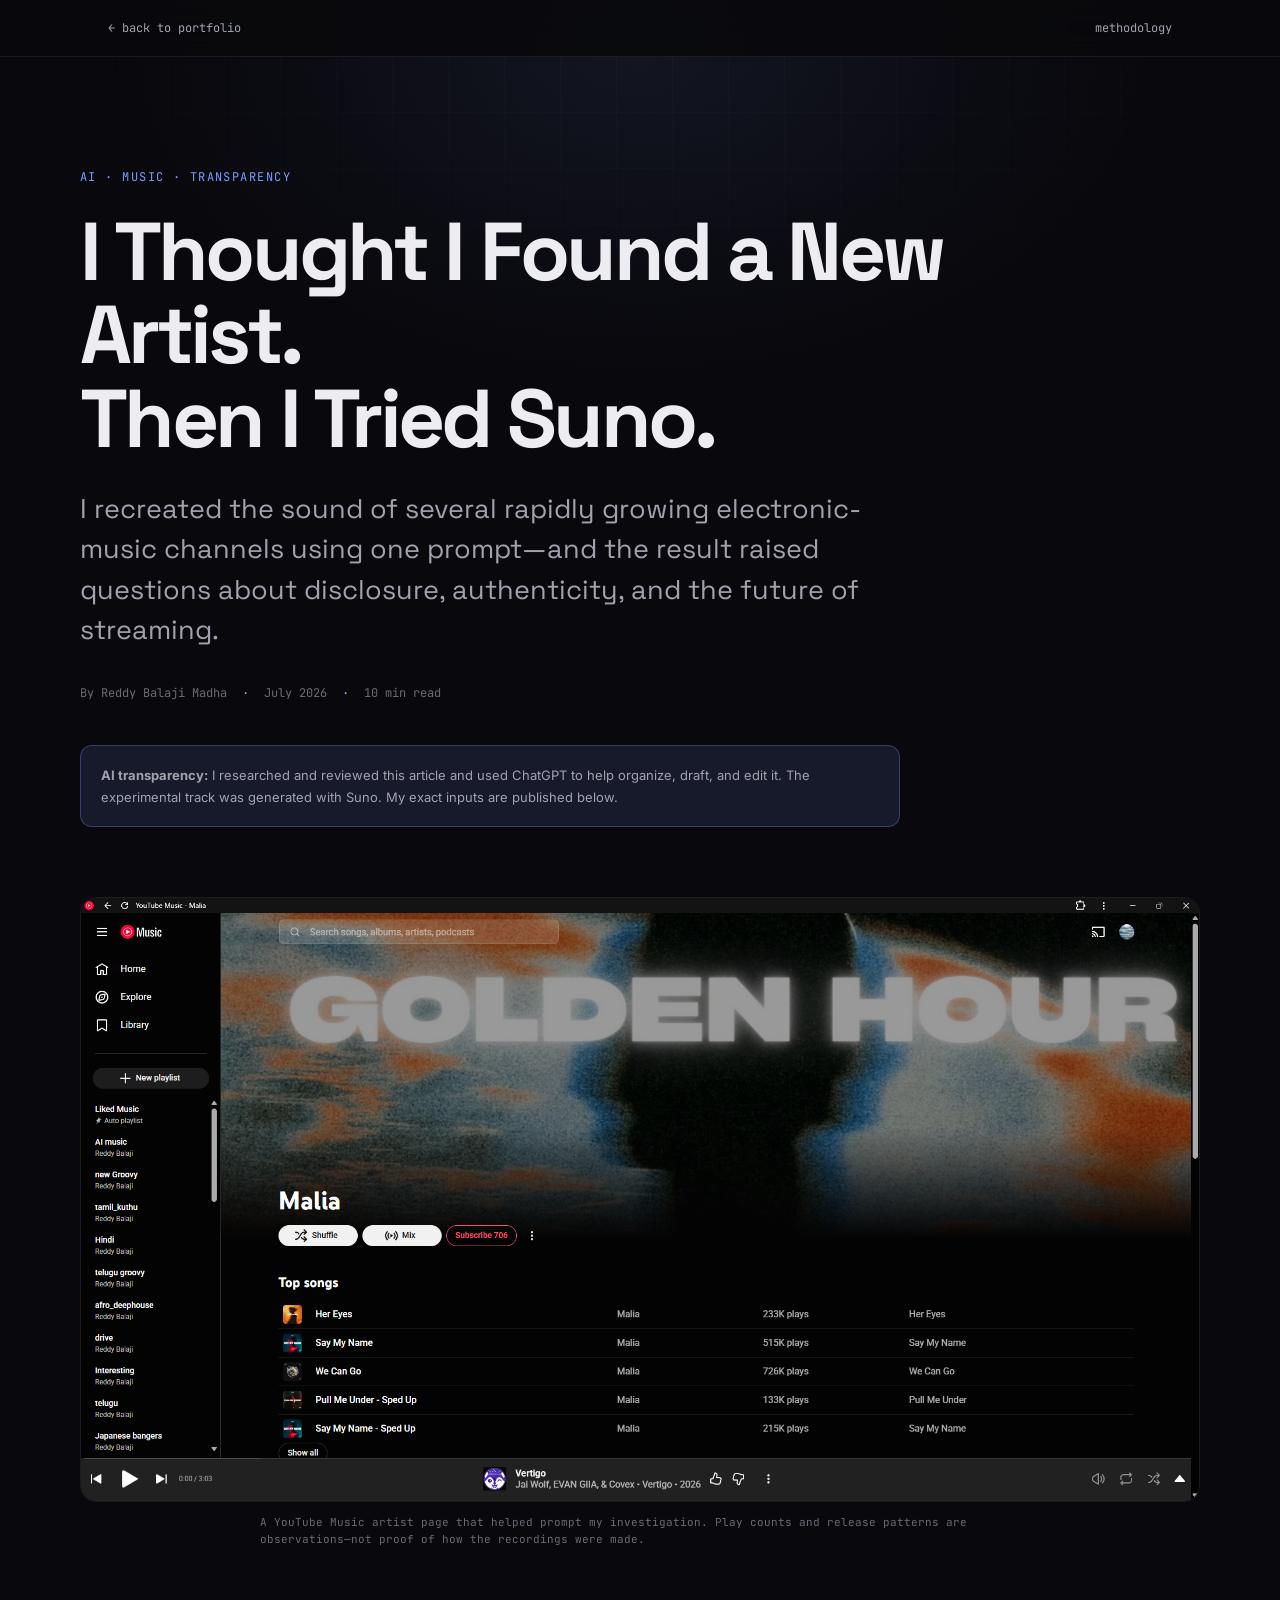
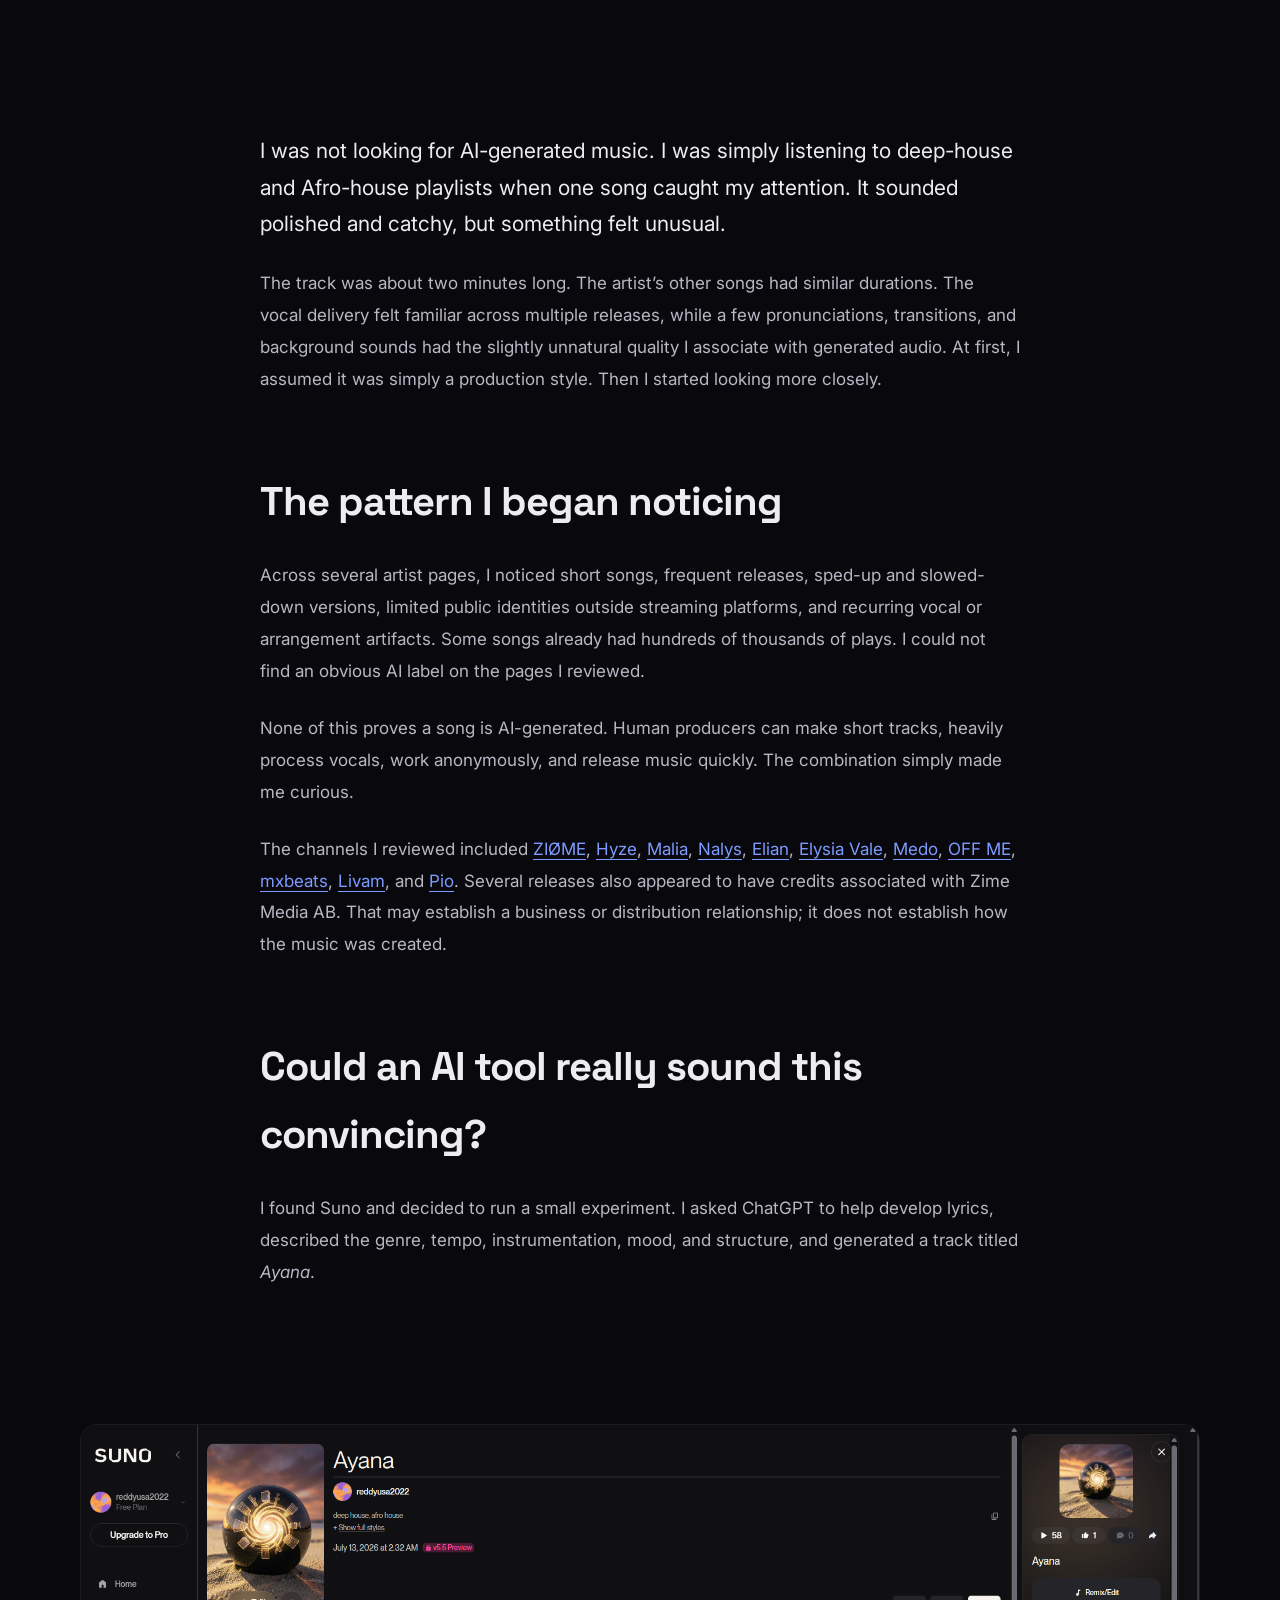
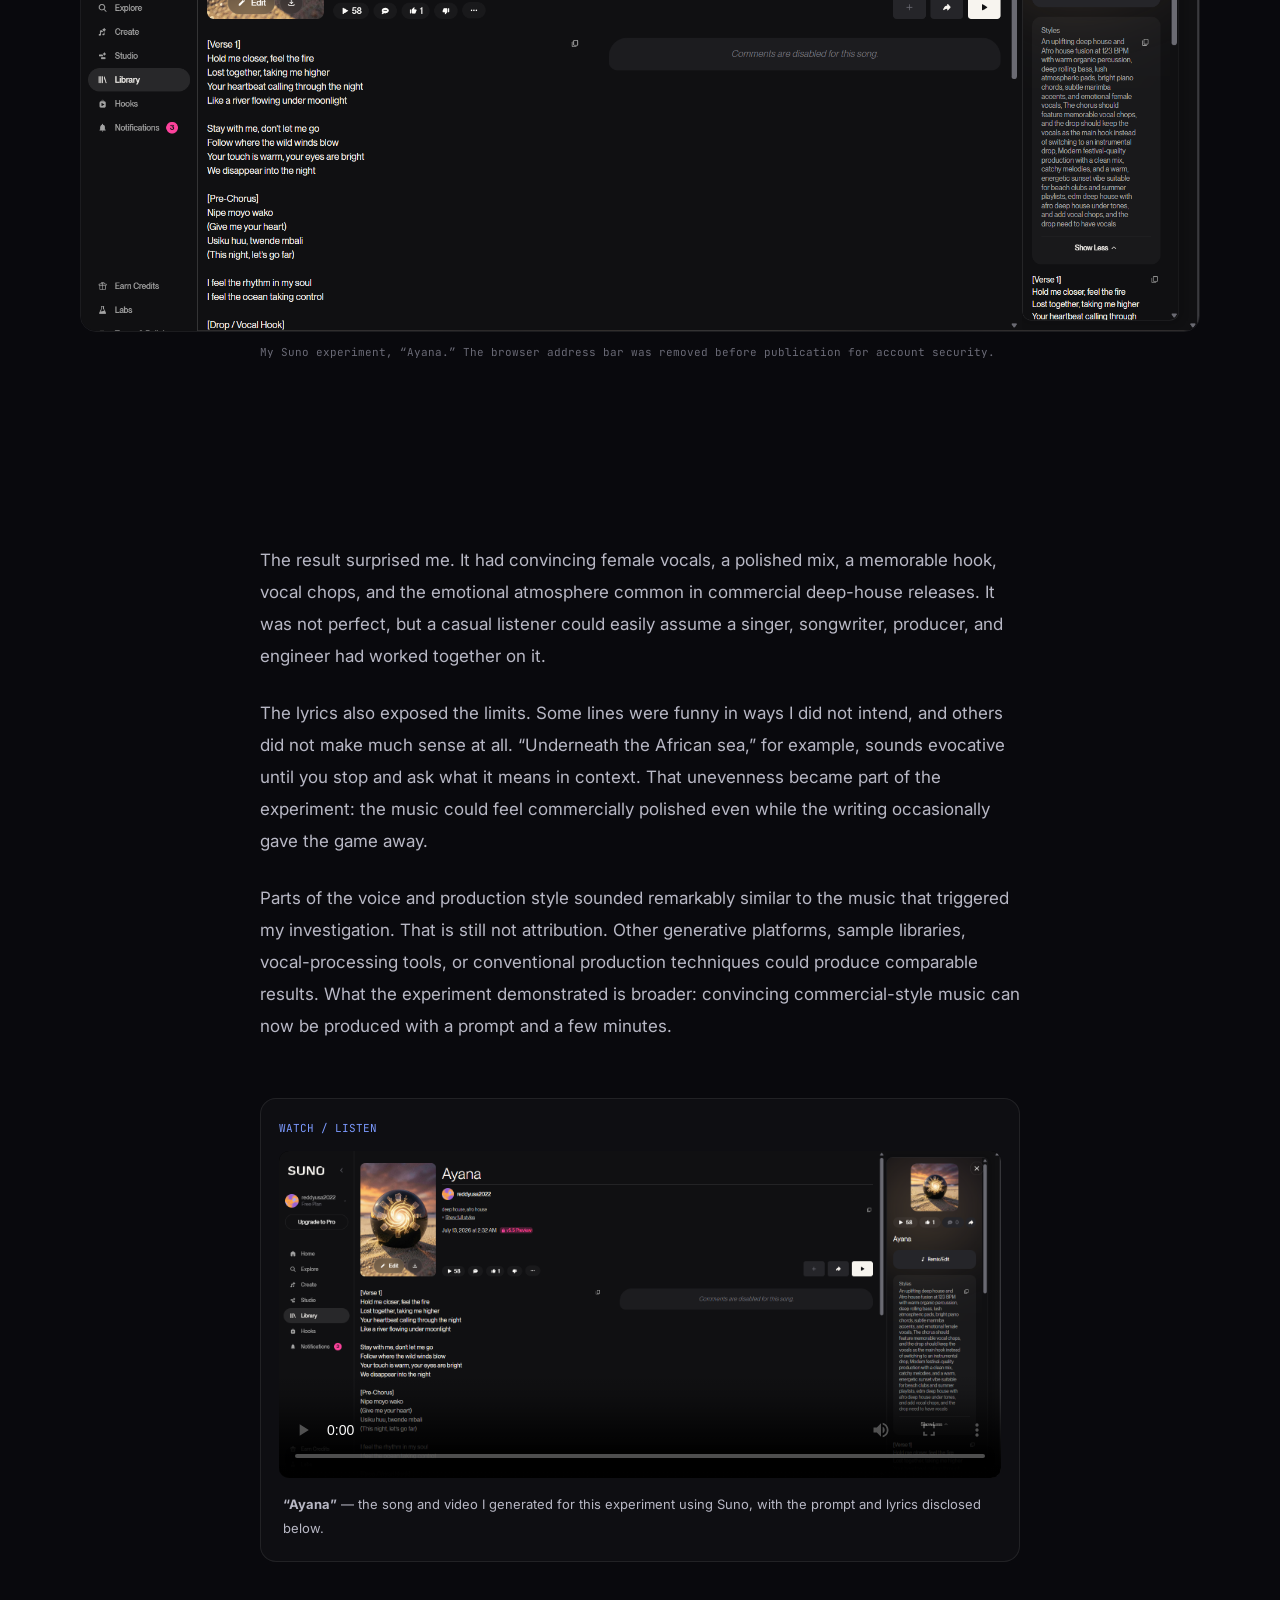
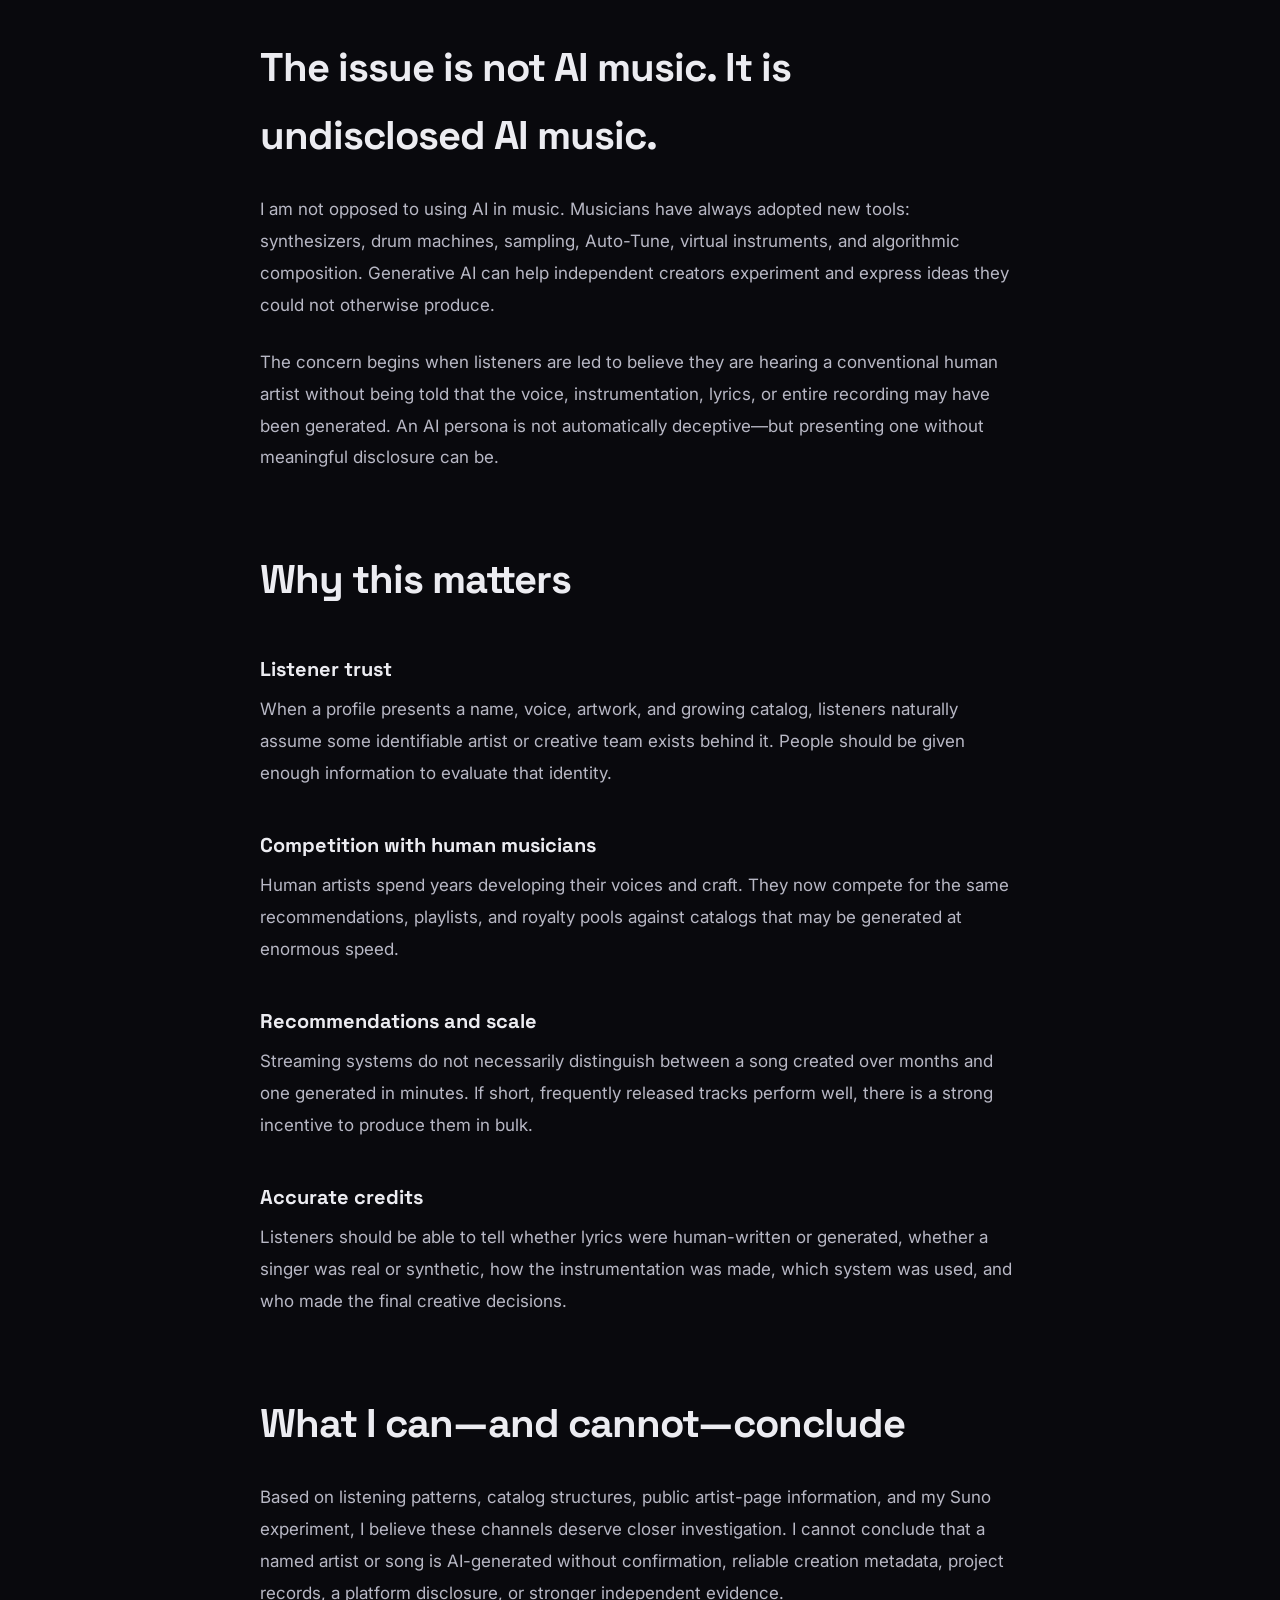
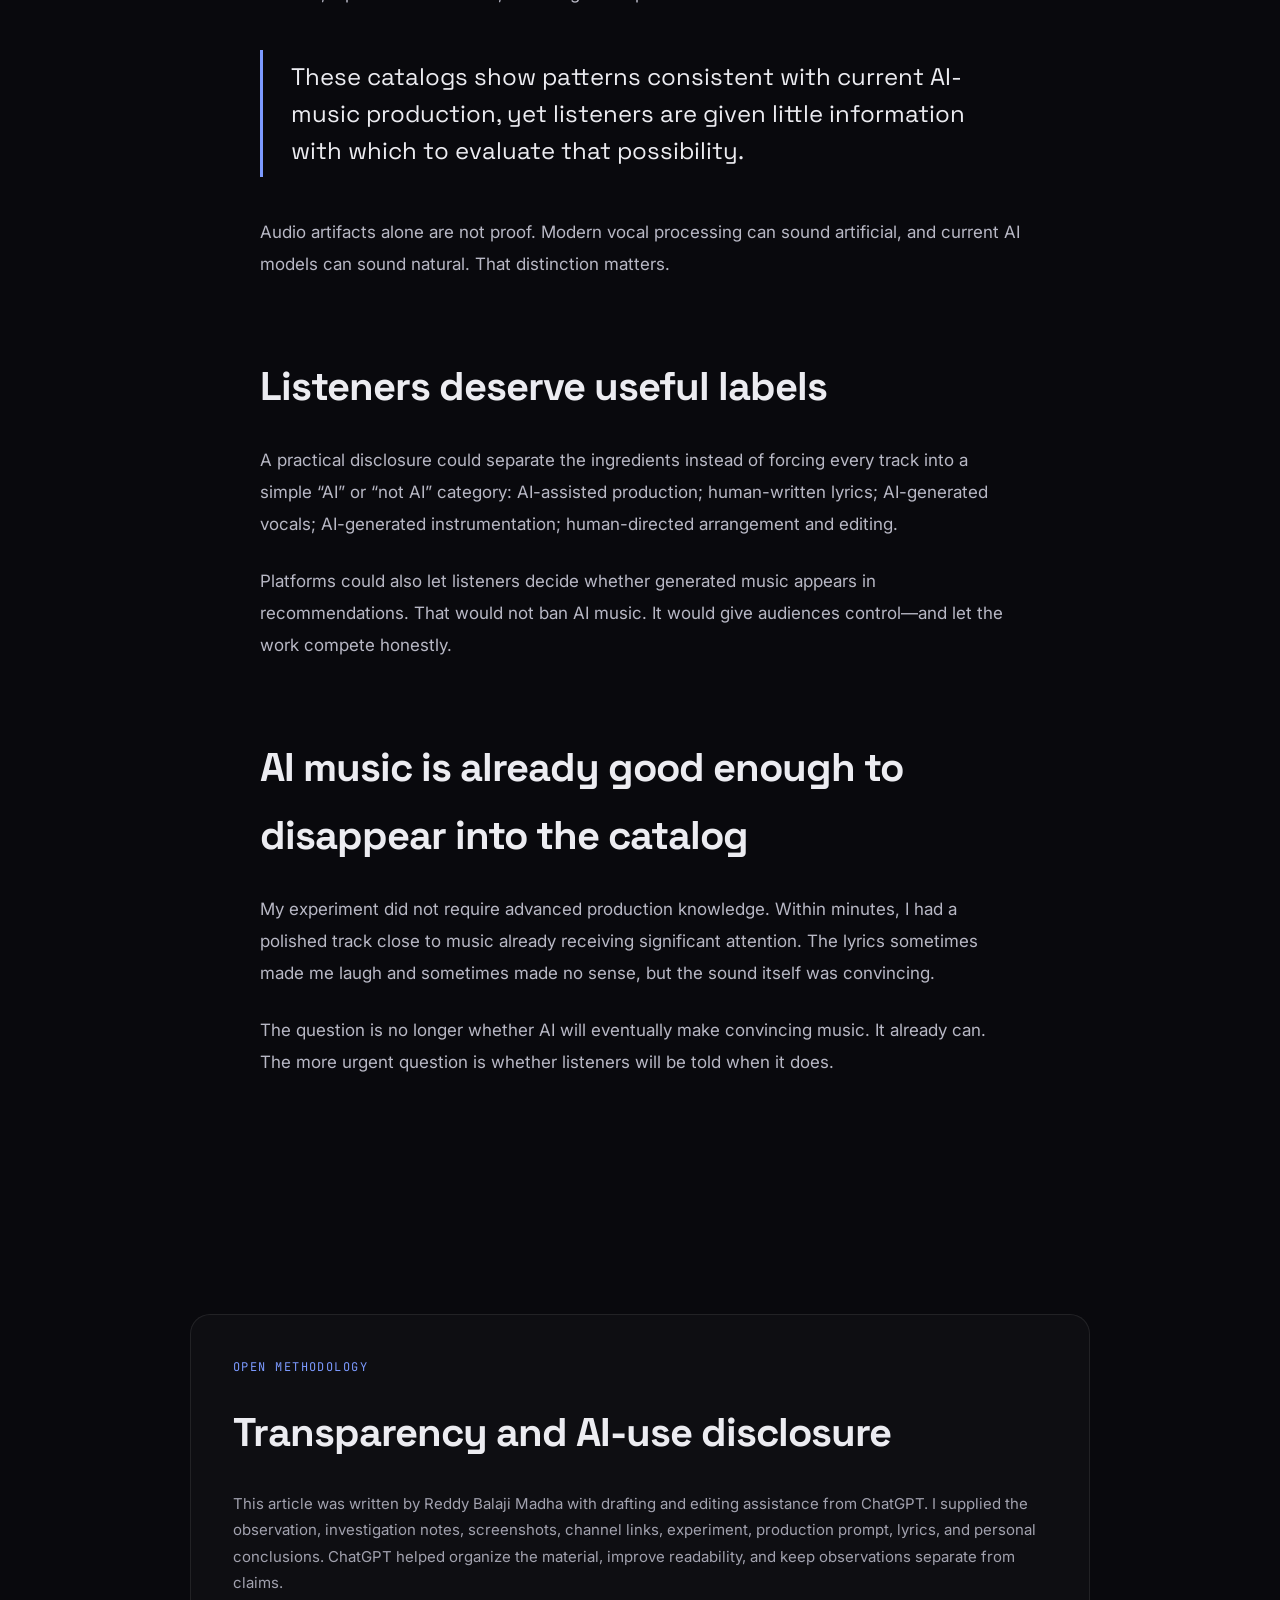
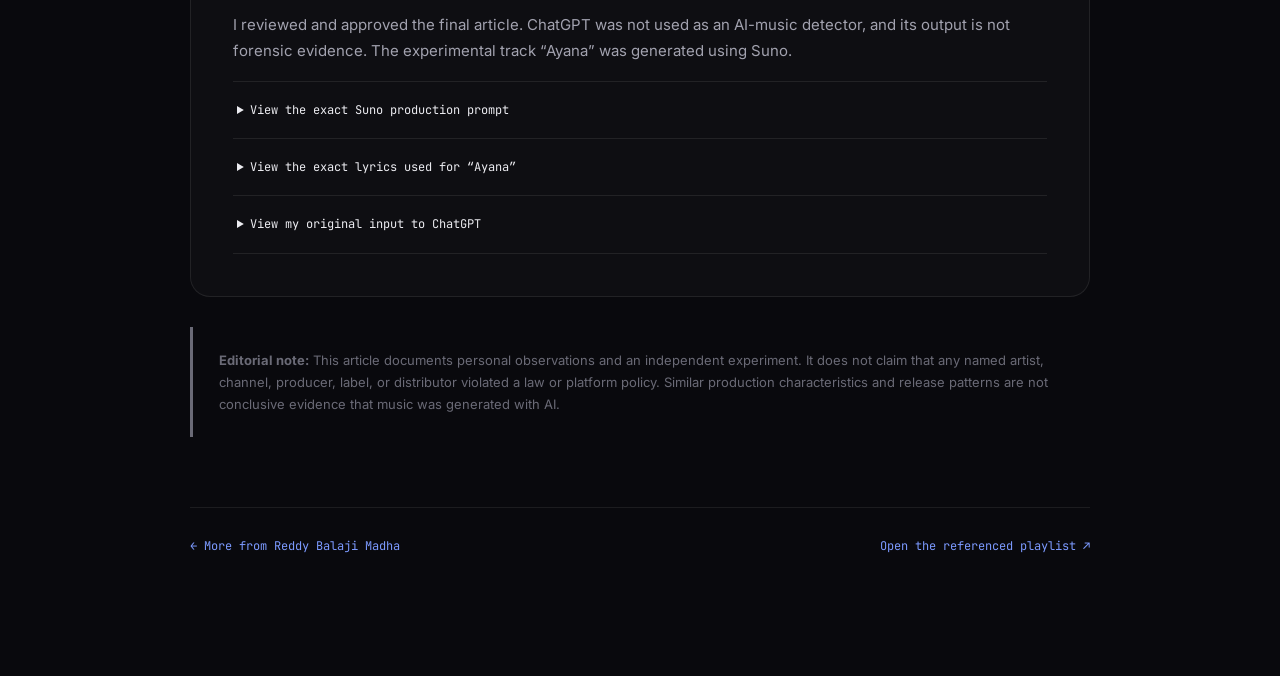
==== blog/ai-music-hiding-in-plain-sight.html @ f09677f5 "Add AI music investigation blog post" ====
<!DOCTYPE html>
<html lang="en">
<head>
  <meta charset="UTF-8">
  <meta name="viewport" content="width=device-width, initial-scale=1">
  <title>I Thought I Found a New Artist. Then I Tried Suno. — Reddy Balaji Madha</title>
  <meta name="description" content="A personal investigation into AI-generated music, disclosure, and streaming platforms—plus an open Suno experiment with the exact prompt and lyrics.">
  <link rel="canonical" href="https://reddybalajimadha.com/blog/ai-music-hiding-in-plain-sight.html">
  <meta property="og:type" content="article">
  <meta property="og:title" content="I Thought I Found a New Artist. Then I Tried Suno.">
  <meta property="og:description" content="Is AI-generated music hiding in plain sight on YouTube and Spotify? An experiment in sound, disclosure, and listener trust.">
  <meta property="og:image" content="https://reddybalajimadha.com/assets/ai-music-youtube.jpg">
  <link rel="icon" type="image/svg+xml" href="../favicon.svg">
  <link rel="stylesheet" href="../style.css?v=20260717">
  <link rel="stylesheet" href="blog.css?v=20260717">
</head>
<body class="article-page">
  <nav class="article-nav"><div class="article-nav-inner"><a href="../index.html#blog">← back to portfolio</a><a href="#methodology">methodology</a></div></nav>
  <main>
    <article>
      <header class="article-hero">
        <div class="eyebrow">AI · MUSIC · TRANSPARENCY</div>
        <h1>I Thought I Found a New Artist.<br>Then I Tried Suno.</h1>
        <p class="dek">I recreated the sound of several rapidly growing electronic-music channels using one prompt—and the result raised questions about disclosure, authenticity, and the future of streaming.</p>
        <div class="byline">By Reddy Balaji Madha <span>·</span> July 2026 <span>·</span> 10 min read</div>
        <aside class="disclosure"><strong>AI transparency:</strong> I researched and reviewed this article and used ChatGPT to help organize, draft, and edit it. The experimental track was generated with Suno. My exact inputs are published below.</aside>
      </header>

      <figure class="wide"><img src="../assets/ai-music-youtube.jpg" alt="YouTube Music artist page for Malia showing popular songs"><figcaption>A YouTube Music artist page that helped prompt my investigation. Play counts and release patterns are observations—not proof of how the recordings were made.</figcaption></figure>

      <section class="prose">
        <p class="lead">I was not looking for AI-generated music. I was simply listening to deep-house and Afro-house playlists when one song caught my attention. It sounded polished and catchy, but something felt unusual.</p>
        <p>The track was about two minutes long. The artist’s other songs had similar durations. The vocal delivery felt familiar across multiple releases, while a few pronunciations, transitions, and background sounds had the slightly unnatural quality I associate with generated audio. At first, I assumed it was simply a production style. Then I started looking more closely.</p>

        <h2>The pattern I began noticing</h2>
        <p>Across several artist pages, I noticed short songs, frequent releases, sped-up and slowed-down versions, limited public identities outside streaming platforms, and recurring vocal or arrangement artifacts. Some songs already had hundreds of thousands of plays. I could not find an obvious AI label on the pages I reviewed.</p>
        <p>None of this proves a song is AI-generated. Human producers can make short tracks, heavily process vocals, work anonymously, and release music quickly. The combination simply made me curious.</p>
        <p>The channels I reviewed included <a href="https://www.youtube.com/channel/UC_wwt8pXMgiTi3-LAMvaBHw" target="_blank">ZIØME</a>, <a href="https://www.youtube.com/channel/UCawIKQwXjJo_W13g0-c8lng" target="_blank">Hyze</a>, <a href="https://www.youtube.com/channel/UCxAcxXcblxmjzg6LuwZlbRg" target="_blank">Malia</a>, <a href="https://www.youtube.com/channel/UCNTFk4bceUMTEPET0K7r9cQ" target="_blank">Nalys</a>, <a href="https://www.youtube.com/channel/UCuzN11FDR0BF4R6Cj593dLQ" target="_blank">Elian</a>, <a href="https://www.youtube.com/@elysiadeep/videos" target="_blank">Elysia Vale</a>, <a href="https://www.youtube.com/channel/UCd0-euQKhYEkrymtnpEEoAQ" target="_blank">Medo</a>, <a href="https://www.youtube.com/channel/UC9ADwn9gFhTSO-H-fWHtRxw" target="_blank">OFF ME</a>, <a href="https://www.youtube.com/channel/UCqRqETwhpVAt9lP2OqfSkzA" target="_blank">mxbeats</a>, <a href="https://www.youtube.com/channel/UCVAL0ClD2o2qgBzDPCdkybg" target="_blank">Livam</a>, and <a href="https://www.youtube.com/channel/UCiQXYLisEv5JDXbs5DI-s4Q" target="_blank">Pio</a>. Several releases also appeared to have credits associated with Zime Media AB. That may establish a business or distribution relationship; it does not establish how the music was created.</p>

        <h2>Could an AI tool really sound this convincing?</h2>
        <p>I found Suno and decided to run a small experiment. I asked ChatGPT to help develop lyrics, described the genre, tempo, instrumentation, mood, and structure, and generated a track titled <em>Ayana</em>.</p>
      </section>

      <figure class="wide"><img src="../assets/ayana-suno-safe.png" alt="Suno page showing the generated track Ayana, its prompt, and lyrics"><figcaption>My Suno experiment, “Ayana.” The browser address bar was removed before publication for account security.</figcaption></figure>

      <section class="prose">
        <p>The result surprised me. It had convincing female vocals, a polished mix, a memorable hook, vocal chops, and the emotional atmosphere common in commercial deep-house releases. It was not perfect, but a casual listener could easily assume a singer, songwriter, producer, and engineer had worked together on it.</p>
        <p>The lyrics also exposed the limits. Some lines were funny in ways I did not intend, and others did not make much sense at all. “Underneath the African sea,” for example, sounds evocative until you stop and ask what it means in context. That unevenness became part of the experiment: the music could feel commercially polished even while the writing occasionally gave the game away.</p>
        <p>Parts of the voice and production style sounded remarkably similar to the music that triggered my investigation. That is still not attribution. Other generative platforms, sample libraries, vocal-processing tools, or conventional production techniques could produce comparable results. What the experiment demonstrated is broader: convincing commercial-style music can now be produced with a prompt and a few minutes.</p>

        <div class="video-block">
          <div class="video-label">WATCH / LISTEN</div>
          <video controls preload="metadata" poster="../assets/ayana-suno-safe.png"><source src="../Video%20Project%2011.mp4" type="video/mp4">Your browser does not support embedded video.</video>
          <p><strong>“Ayana”</strong> — the song and video I generated for this experiment using Suno, with the prompt and lyrics disclosed below.</p>
        </div>

        <h2>The issue is not AI music. It is undisclosed AI music.</h2>
        <p>I am not opposed to using AI in music. Musicians have always adopted new tools: synthesizers, drum machines, sampling, Auto-Tune, virtual instruments, and algorithmic composition. Generative AI can help independent creators experiment and express ideas they could not otherwise produce.</p>
        <p>The concern begins when listeners are led to believe they are hearing a conventional human artist without being told that the voice, instrumentation, lyrics, or entire recording may have been generated. An AI persona is not automatically deceptive—but presenting one without meaningful disclosure can be.</p>

        <h2>Why this matters</h2>
        <h3>Listener trust</h3><p>When a profile presents a name, voice, artwork, and growing catalog, listeners naturally assume some identifiable artist or creative team exists behind it. People should be given enough information to evaluate that identity.</p>
        <h3>Competition with human musicians</h3><p>Human artists spend years developing their voices and craft. They now compete for the same recommendations, playlists, and royalty pools against catalogs that may be generated at enormous speed.</p>
        <h3>Recommendations and scale</h3><p>Streaming systems do not necessarily distinguish between a song created over months and one generated in minutes. If short, frequently released tracks perform well, there is a strong incentive to produce them in bulk.</p>
        <h3>Accurate credits</h3><p>Listeners should be able to tell whether lyrics were human-written or generated, whether a singer was real or synthetic, how the instrumentation was made, which system was used, and who made the final creative decisions.</p>

        <h2>What I can—and cannot—conclude</h2>
        <p>Based on listening patterns, catalog structures, public artist-page information, and my Suno experiment, I believe these channels deserve closer investigation. I cannot conclude that a named artist or song is AI-generated without confirmation, reliable creation metadata, project records, a platform disclosure, or stronger independent evidence.</p>
        <blockquote>These catalogs show patterns consistent with current AI-music production, yet listeners are given little information with which to evaluate that possibility.</blockquote>
        <p>Audio artifacts alone are not proof. Modern vocal processing can sound artificial, and current AI models can sound natural. That distinction matters.</p>

        <h2>Listeners deserve useful labels</h2>
        <p>A practical disclosure could separate the ingredients instead of forcing every track into a simple “AI” or “not AI” category: AI-assisted production; human-written lyrics; AI-generated vocals; AI-generated instrumentation; human-directed arrangement and editing.</p>
        <p>Platforms could also let listeners decide whether generated music appears in recommendations. That would not ban AI music. It would give audiences control—and let the work compete honestly.</p>

        <h2>AI music is already good enough to disappear into the catalog</h2>
        <p>My experiment did not require advanced production knowledge. Within minutes, I had a polished track close to music already receiving significant attention. The lyrics sometimes made me laugh and sometimes made no sense, but the sound itself was convincing.</p>
        <p>The question is no longer whether AI will eventually make convincing music. It already can. The more urgent question is whether listeners will be told when it does.</p>
      </section>

      <section class="methodology" id="methodology">
        <div class="eyebrow">OPEN METHODOLOGY</div>
        <h2>Transparency and AI-use disclosure</h2>
        <p>This article was written by Reddy Balaji Madha with drafting and editing assistance from ChatGPT. I supplied the observation, investigation notes, screenshots, channel links, experiment, production prompt, lyrics, and personal conclusions. ChatGPT helped organize the material, improve readability, and keep observations separate from claims.</p>
        <p>I reviewed and approved the final article. ChatGPT was not used as an AI-music detector, and its output is not forensic evidence. The experimental track “Ayana” was generated using Suno.</p>
        <details><summary>View the exact Suno production prompt</summary><pre>An uplifting deep house and Afro house fusion at 123 BPM with warm organic percussion, deep rolling bass, lush atmospheric pads, bright piano chords, subtle marimba accents, and emotional female vocals, The chorus should feature memorable vocal chops, and the drop should keep the vocals as the main hook instead of switching to an instrumental drop, Modern festival-quality production with a clean mix, catchy melodies, and a warm, energetic sunset vibe suitable for beach clubs and summer playlists, edm deep house with afro deep house under tones, and add vocal chops, and the drop need to have vocals</pre></details>
        <details><summary>View the exact lyrics used for “Ayana”</summary><pre>[Verse 1]
Hold me closer, feel the fire
Lost together, taking me higher
Your heartbeat calling through the night
Like a river flowing under moonlight

Stay with me, don’t let me go
Follow where the wild winds blow
Your touch is warm, your eyes are bright
We disappear into the night

[Pre-Chorus]
Nipe moyo wako
(Give me your heart)
Usiku huu, twende mbali
(This night, let’s go far)
I feel the rhythm in my soul
I feel the ocean taking control

[Drop / Vocal Hook]
Ayana, ayana
Take me deeper, take me higher
Ayana, ayana
We are dancing with the fire
Sawa, sawa
Feel the love inside the sound
Sawa, sawa
When the drums are all around

[Verse 2]
Your shadow moving next to mine
Two hearts beating out of time
The stars are falling from the sky
But tonight we learn to fly
Moyo wangu, stay with me
(My heart, stay with me)
Underneath the African sea
Through the rhythm, through the flame
I will call your name again

[Outro Hook]
Ayana, ayana
Moyo wangu, stay forever
Ayana, ayana
We are one beneath the weather</pre></details>
        <details><summary>View my original input to ChatGPT</summary><pre>AI Music: in Youtube and spotify with millions of views and no where in the channels or the pages indicate that its AI generated so.

recently I was listening to music and came across a song and looked at the producer and noticed a pattern like all the songs were around 2 mins and also the voices and some odd artefects and the channels and songs all released after April or may so I went it to google for AI models which are this good at music and came across the SUNO v5.5 and tried it and created a song and video attached if you want to listen and the voice seems very similar to the songs and with further digging came across all the channels with similar patterns and the same producres have Spotify and most of them are associated with “Zime Media AB”.

I then supplied the channel list, the complete Suno prompt and lyrics above, a playlist link, and asked ChatGPT to create a blog-post structure.</pre></details>
      </section>

      <aside class="editorial-note"><strong>Editorial note:</strong> This article documents personal observations and an independent experiment. It does not claim that any named artist, channel, producer, label, or distributor violated a law or platform policy. Similar production characteristics and release patterns are not conclusive evidence that music was generated with AI.</aside>
      <footer class="article-footer"><a href="../index.html#blog">← More from Reddy Balaji Madha</a><a href="https://www.youtube.com/watch?v=ahARoLXGk2s&list=PLNVkmJ3dmzGw" target="_blank">Open the referenced playlist ↗</a></footer>
    </article>
  </main>
</body>
</html>
---- style.css ----
/* ============================================================
   reddybalajimadha.com — dark minimal · bento · terminal accents
   ============================================================ */
@import url('https://fonts.googleapis.com/css2?family=Space+Grotesk:wght@400;500;600;700&family=Inter:wght@400;450;500;600&family=JetBrains+Mono:wght@400;500;600&display=swap');

:root {
  --bg: #0a0a0e;
  --surface: rgba(255, 255, 255, 0.025);
  --surface-2: rgba(255, 255, 255, 0.05);
  --border: rgba(255, 255, 255, 0.08);
  --border-hover: rgba(124, 154, 255, 0.45);
  --text: #ececf1;
  --text-2: #a2a2af;
  --muted: #6a6a76;
  --accent: #7c9aff;
  --accent-dim: rgba(124, 154, 255, 0.12);
  --green: #4ade80;
  --green-dim: rgba(74, 222, 128, 0.12);
  --amber: #fbbf24;
  --cream: #f5f1e8;
  --font-display: 'Space Grotesk', sans-serif;
  --font-body: 'Inter', sans-serif;
  --font-mono: 'JetBrains Mono', monospace;
  --radius: 16px;
}

* { margin: 0; padding: 0; box-sizing: border-box; }

html { scroll-behavior: smooth; }

body {
  background: var(--bg);
  color: var(--text);
  font-family: var(--font-body);
  font-size: 15px;
  line-height: 1.7;
  -webkit-font-smoothing: antialiased;
  overflow-x: hidden;
}

/* faint grid + top glow */
body::before {
  content: "";
  position: fixed;
  inset: 0;
  z-index: -2;
  background:
    linear-gradient(rgba(255,255,255,0.022) 1px, transparent 1px),
    linear-gradient(90deg, rgba(255,255,255,0.022) 1px, transparent 1px);
  background-size: 56px 56px;
  mask-image: radial-gradient(ellipse 100% 60% at 50% 0%, #000 0%, transparent 75%);
  -webkit-mask-image: radial-gradient(ellipse 100% 60% at 50% 0%, #000 0%, transparent 75%);
}
body::after {
  content: "";
  position: fixed;
  top: -300px;
  left: 50%;
  transform: translateX(-50%);
  width: 1100px;
  height: 700px;
  z-index: -3;
  background: radial-gradient(ellipse at center, rgba(124,154,255,0.09) 0%, rgba(124,154,255,0.03) 40%, transparent 70%);
  pointer-events: none;
}

::selection { background: rgba(124,154,255,0.32); }

::-webkit-scrollbar { width: 9px; }
::-webkit-scrollbar-track { background: var(--bg); }
::-webkit-scrollbar-thumb { background: #26262f; border-radius: 5px; }
::-webkit-scrollbar-thumb:hover { background: #34343f; }

a { color: inherit; text-decoration: none; }
img { max-width: 100%; display: block; }
code { font-family: var(--font-mono); font-size: 0.92em; color: var(--accent); }

.wrap { max-width: 1180px; margin: 0 auto; padding: 0 32px; }

/* ── reveal animation ── */
.reveal { opacity: 0; transform: translateY(26px); transition: opacity 0.7s ease, transform 0.7s ease; }
.reveal.visible { opacity: 1; transform: translateY(0); }
@media (prefers-reduced-motion: reduce) {
  .reveal { opacity: 1; transform: none; transition: none; }
  html { scroll-behavior: auto; }
}

/* ============ NAV ============ */
.nav {
  position: fixed;
  top: 0; left: 0; right: 0;
  z-index: 100;
  background: rgba(10, 10, 14, 0.72);
  backdrop-filter: blur(14px);
  -webkit-backdrop-filter: blur(14px);
  border-bottom: 1px solid transparent;
  transition: border-color 0.3s ease;
}
.nav.scrolled { border-bottom-color: var(--border); }
.nav-inner {
  display: flex;
  align-items: center;
  justify-content: space-between;
  height: 64px;
}
.nav-logo {
  font-family: var(--font-mono);
  font-size: 15px;
  font-weight: 600;
  color: var(--text);
}
.nav-logo .tilde { color: var(--accent); }
.nav-logo .cursor {
  display: inline-block;
  width: 8px; height: 16px;
  background: var(--green);
  margin-left: 5px;
  vertical-align: -2px;
  animation: blink 1.1s steps(1) infinite;
}
@keyframes blink { 50% { opacity: 0; } }

.nav-links { display: flex; align-items: center; gap: 28px; list-style: none; }
.nav-links a {
  font-family: var(--font-mono);
  font-size: 13px;
  color: var(--text-2);
  transition: color 0.2s ease;
}
.nav-links a:hover { color: var(--text); }
.nav-links a .idx { color: var(--accent); margin-right: 3px; }
.nav-links .resume-link {
  padding: 7px 16px;
  border: 1px solid var(--border);
  border-radius: 8px;
  color: var(--text);
  transition: all 0.25s ease;
}
.nav-links .resume-link:hover { border-color: var(--border-hover); background: var(--accent-dim); }

.nav-burger {
  display: none;
  background: none; border: none; cursor: pointer;
  color: var(--text); font-size: 20px; padding: 8px;
}

/* ============ HERO ============ */
.hero {
  min-height: 100vh;
  display: flex;
  align-items: center;
  padding: 120px 0 80px;
  position: relative;
}
.hero-prompt {
  font-family: var(--font-mono);
  font-size: 14px;
  color: var(--muted);
  margin-bottom: 22px;
}
.hero-prompt .user { color: var(--green); }
.hero-prompt .path { color: var(--accent); }
.hero h1 {
  font-family: var(--font-display);
  font-size: clamp(44px, 7.5vw, 84px);
  font-weight: 700;
  letter-spacing: -0.03em;
  line-height: 1.04;
  margin-bottom: 18px;
}
.hero h1 .dot { color: var(--accent); }
.hero-role {
  font-family: var(--font-mono);
  font-size: clamp(17px, 2.4vw, 24px);
  color: var(--text-2);
  margin-bottom: 26px;
}
.hero-role .typed-text { color: var(--accent); }
.hero-role .caret {
  display: inline-block;
  width: 10px; height: 1.15em;
  background: var(--accent);
  vertical-align: -0.18em;
  margin-left: 3px;
  animation: blink 1.1s steps(1) infinite;
}
.hero-sub {
  max-width: 640px;
  color: var(--text-2);
  font-size: 16px;
  margin-bottom: 34px;
}
.hero-badges { display: flex; flex-wrap: wrap; gap: 12px; margin-bottom: 38px; }
.badge {
  display: inline-flex; align-items: center; gap: 8px;
  font-family: var(--font-mono);
  font-size: 12.5px;
  color: var(--text-2);
  padding: 7px 14px;
  border: 1px solid var(--border);
  border-radius: 100px;
  background: var(--surface);
}
.badge .pulse {
  width: 7px; height: 7px; border-radius: 50%;
  background: var(--green);
  box-shadow: 0 0 0 0 rgba(74,222,128,0.5);
  animation: pulse 2s infinite;
}
@keyframes pulse {
  0% { box-shadow: 0 0 0 0 rgba(74,222,128,0.45); }
  70% { box-shadow: 0 0 0 7px rgba(74,222,128,0); }
  100% { box-shadow: 0 0 0 0 rgba(74,222,128,0); }
}
.hero-actions { display: flex; flex-wrap: wrap; gap: 14px; align-items: center; }
.btn {
  display: inline-flex; align-items: center; gap: 9px;
  font-family: var(--font-mono);
  font-size: 13.5px;
  font-weight: 500;
  padding: 12px 24px;
  border-radius: 10px;
  border: 1px solid var(--border);
  color: var(--text);
  background: var(--surface);
  transition: all 0.25s ease;
  cursor: pointer;
}
.btn:hover { border-color: var(--border-hover); background: var(--accent-dim); transform: translateY(-2px); }
.btn-primary {
  background: var(--accent);
  border-color: var(--accent);
  color: #0a0a0e;
  font-weight: 600;
}
.btn-primary:hover { background: #93abff; border-color: #93abff; }
.icon-btn {
  display: inline-flex; align-items: center; justify-content: center;
  width: 44px; height: 44px;
  border: 1px solid var(--border);
  border-radius: 10px;
  color: var(--text-2);
  font-size: 17px;
  background: var(--surface);
  transition: all 0.25s ease;
}
.icon-btn:hover { color: var(--text); border-color: var(--border-hover); background: var(--accent-dim); transform: translateY(-2px); }

/* ============ SECTIONS ============ */
section { padding: 110px 0; }
.kicker {
  font-family: var(--font-mono);
  font-size: 13px;
  color: var(--accent);
  margin-bottom: 14px;
}
.kicker .slash { color: var(--muted); }
.section-title {
  font-family: var(--font-display);
  font-size: clamp(30px, 4.5vw, 44px);
  font-weight: 700;
  letter-spacing: -0.02em;
  margin-bottom: 16px;
}
.section-sub { color: var(--text-2); max-width: 620px; margin-bottom: 52px; }

/* ============ ABOUT ============ */
.about-grid {
  display: grid;
  grid-template-columns: 300px 1fr;
  gap: 56px;
  align-items: start;
}
.about-photo {
  position: relative;
  border-radius: var(--radius);
  overflow: hidden;
  border: 1px solid var(--border);
}
.about-photo img { width: 100%; aspect-ratio: 1; object-fit: cover; filter: saturate(0.92); }
.about-photo .tag {
  position: absolute; bottom: 10px; left: 10px; right: 10px;
  font-family: var(--font-mono); font-size: 11.5px;
  color: var(--text-2);
  background: rgba(10,10,14,0.8);
  backdrop-filter: blur(8px);
  border: 1px solid var(--border);
  border-radius: 9px;
  padding: 7px 12px;
}
.about-photo .tag b { color: var(--green); font-weight: 500; }
.about-text p { color: var(--text-2); margin-bottom: 18px; font-size: 15.5px; }
.about-text p strong { color: var(--text); font-weight: 600; }
.about-facts {
  display: grid;
  grid-template-columns: repeat(auto-fit, minmax(150px, 1fr));
  gap: 14px;
  margin: 30px 0;
}
.fact {
  border: 1px solid var(--border);
  border-radius: 12px;
  padding: 16px 18px;
  background: var(--surface);
}
.fact .n { font-family: var(--font-display); font-size: 24px; font-weight: 700; color: var(--text); }
.fact .l { font-family: var(--font-mono); font-size: 11.5px; color: var(--muted); margin-top: 2px; }

/* ============ BENTO STACK ============ */
.bento {
  display: grid;
  grid-template-columns: repeat(12, 1fr);
  gap: 18px;
}
.tile {
  border: 1px solid var(--border);
  border-radius: var(--radius);
  background: var(--surface);
  padding: 26px 26px 24px;
  position: relative;
  overflow: hidden;
  transition: border-color 0.3s ease, background 0.3s ease, transform 0.3s ease;
}
.tile:hover { border-color: var(--border-hover); background: var(--surface-2); transform: translateY(-3px); }
.tile-head { display: flex; align-items: center; gap: 12px; margin-bottom: 14px; }
.tile-head i { color: var(--accent); font-size: 17px; width: 22px; text-align: center; }
.tile-head h3 { font-family: var(--font-display); font-size: 17px; font-weight: 600; letter-spacing: -0.01em; }
.tile p { color: var(--text-2); font-size: 13.5px; }
.tile .mono-list { font-family: var(--font-mono); font-size: 12.5px; color: var(--text-2); line-height: 2.1; }
.tile .mono-list b { color: var(--muted); font-weight: 400; margin-right: 8px; }
.chips { display: flex; flex-wrap: wrap; gap: 8px; margin-top: 14px; }
.chip {
  font-family: var(--font-mono);
  font-size: 11.5px;
  color: var(--text-2);
  padding: 4px 11px;
  border: 1px solid var(--border);
  border-radius: 100px;
  background: rgba(255,255,255,0.02);
}
.chip.hl { color: var(--green); border-color: rgba(74,222,128,0.3); background: var(--green-dim); }
.span-3 { grid-column: span 3; }
.span-4 { grid-column: span 4; }
.span-5 { grid-column: span 5; }
.span-6 { grid-column: span 6; }
.span-7 { grid-column: span 7; }
.span-8 { grid-column: span 8; }
.span-12 { grid-column: span 12; }

/* ============ EXPERIENCE ============ */
.xp {
  border: 1px solid var(--border);
  border-radius: var(--radius);
  background: var(--surface);
  padding: 34px 36px;
  margin-bottom: 26px;
  transition: border-color 0.3s ease;
}
.xp:hover { border-color: var(--border-hover); }
.xp-head { display: flex; flex-wrap: wrap; justify-content: space-between; align-items: baseline; gap: 10px; margin-bottom: 6px; }
.xp-head h3 { font-family: var(--font-display); font-size: 21px; font-weight: 600; }
.xp-head h3 a:hover { color: var(--accent); }
.xp-date { font-family: var(--font-mono); font-size: 12.5px; color: var(--muted); }
.xp-role { font-family: var(--font-mono); font-size: 13px; color: var(--accent); margin-bottom: 22px; }
.xp-block { margin-bottom: 20px; }
.xp-block:last-child { margin-bottom: 0; }
.xp-block h4 {
  font-family: var(--font-mono);
  font-size: 12.5px;
  font-weight: 500;
  color: var(--text);
  margin-bottom: 10px;
}
.xp-block h4::before { content: "▸ "; color: var(--green); }
.xp-block ul { list-style: none; }
.xp-block li {
  color: var(--text-2);
  font-size: 13.5px;
  padding-left: 18px;
  position: relative;
  margin-bottom: 7px;
}
.xp-block li::before { content: "–"; position: absolute; left: 2px; color: var(--muted); }

/* ============ PROJECTS ============ */
.project {
  border: 1px solid var(--border);
  border-radius: var(--radius);
  background: var(--surface);
  overflow: hidden;
  margin-bottom: 28px;
  transition: border-color 0.3s ease;
}
.project:hover { border-color: var(--border-hover); }
.project-head {
  display: flex; flex-wrap: wrap; align-items: center; justify-content: space-between;
  gap: 14px;
  padding: 24px 32px;
  border-bottom: 1px solid var(--border);
  background: rgba(255,255,255,0.015);
}
.project-head .t { display: flex; align-items: center; gap: 15px; }
.project-head .t i { color: var(--accent); font-size: 21px; }
.project-head h3 { font-family: var(--font-display); font-size: 21px; font-weight: 600; letter-spacing: -0.01em; }
.project-head .m { font-family: var(--font-mono); font-size: 12px; color: var(--muted); margin-top: 2px; }
.project-body { padding: 30px 32px; }
.project-body > p.lede { color: var(--text-2); font-size: 14.5px; max-width: 880px; margin-bottom: 24px; }
.feature-list { display: flex; flex-direction: column; gap: 12px; }
.feature-list .f { display: flex; gap: 13px; align-items: flex-start; }
.feature-list .f i { color: var(--accent); font-size: 13px; margin-top: 5px; width: 16px; flex-shrink: 0; text-align: center; }
.feature-list .f span { color: var(--text-2); font-size: 13.5px; line-height: 1.65; }
.feature-list .f span strong { color: var(--text); font-weight: 600; }
.two-col { display: grid; grid-template-columns: 1.15fr 1fr; gap: 40px; }
.col-label {
  font-family: var(--font-mono); font-size: 12.5px; color: var(--text);
  margin-bottom: 14px; font-weight: 500;
}
.col-label::before { content: "▸ "; color: var(--green); }

.arch-frame { border-bottom: 1px solid var(--border); }
.arch-frame img { width: 100%; background: #0f172a; }

.gallery {
  display: grid;
  grid-template-columns: repeat(auto-fit, minmax(230px, 1fr));
  gap: 16px;
  padding: 0 32px 8px;
}
.gallery a {
  border: 1px solid var(--border);
  border-radius: 11px;
  overflow: hidden;
  transition: all 0.3s ease;
  background: #0d0d12;
}
.gallery a:hover { border-color: var(--border-hover); transform: translateY(-3px); }
.gallery img { width: 100%; height: 150px; object-fit: cover; object-position: top; }
.gallery .cap {
  font-family: var(--font-mono);
  font-size: 11px;
  color: var(--muted);
  padding: 9px 12px;
  line-height: 1.5;
  border-top: 1px solid var(--border);
}
.stats { display: flex; flex-wrap: wrap; gap: 14px; padding: 24px 32px 30px; }
.stat {
  flex: 1; min-width: 130px;
  border: 1px solid var(--border);
  border-radius: 12px;
  background: rgba(255,255,255,0.02);
  padding: 16px 18px;
  text-align: center;
}
.stat .n { font-family: var(--font-display); font-size: 23px; font-weight: 700; color: var(--text); }
.stat .n .u { color: var(--accent); }
.stat .l { font-family: var(--font-mono); font-size: 11px; color: var(--muted); margin-top: 3px; }

.project-grid { display: grid; grid-template-columns: 1fr 1fr; gap: 28px; margin-bottom: 28px; }
.project-grid .project { margin-bottom: 0; display: flex; flex-direction: column; }
.project-grid .project-body { flex: 1; display: flex; flex-direction: column; gap: 20px; padding-bottom: 24px; }
.project-grid .stats { padding: 0; margin-top: auto; }
.project-grid .chips { margin-top: 0; }

/* EMS dashboard shot */
.shot-split { display: grid; grid-template-columns: 1.1fr 1fr; }
.shot-scroll {
  height: 520px;
  overflow-y: auto;
  scrollbar-width: thin;
  scrollbar-color: #2a2a35 #101014;
  border-right: 1px solid var(--border);
  position: relative;
  background: #0d0d12;
}
.shot-scroll::-webkit-scrollbar { width: 6px; }
.shot-scroll::-webkit-scrollbar-thumb { background: #2a2a35; border-radius: 3px; }
.shot-side { padding: 30px 32px; }

/* ALONE — cream editorial card */
.alone {
  background: var(--cream);
  border: none;
  text-align: center;
}
.alone:hover { border-color: transparent; }
.alone .inner { padding: 56px 40px 50px; max-width: 760px; margin: 0 auto; }
.alone .brand {
  font-family: Georgia, 'Times New Roman', serif;
  font-size: 13px; letter-spacing: 7px;
  color: #8a7d68;
  margin-bottom: 20px;
}
.alone .q {
  font-family: Georgia, 'Times New Roman', serif;
  font-style: italic;
  font-size: clamp(21px, 3vw, 27px);
  color: #3d3629;
  line-height: 1.5;
  margin-bottom: 22px;
}
.alone p {
  font-family: Georgia, 'Times New Roman', serif;
  color: #6b6152;
  font-size: 14.5px;
  line-height: 1.9;
  margin-bottom: 30px;
}
.alone .actions { display: flex; gap: 14px; justify-content: center; flex-wrap: wrap; }
.alone .a-btn {
  display: inline-flex; align-items: center; gap: 9px;
  font-family: var(--font-mono);
  font-size: 12.5px;
  padding: 12px 26px;
  border-radius: 8px;
  background: #3d3629;
  color: var(--cream);
  transition: all 0.25s ease;
}
.alone .a-btn:hover { background: #574d3c; transform: translateY(-2px); }
.alone .a-btn.ghost { background: transparent; color: #3d3629; border: 1px solid #b5a88f; }
.alone .a-btn.ghost:hover { background: rgba(61,54,41,0.08); }

/* more builds */
.mini-grid { display: grid; grid-template-columns: repeat(auto-fit, minmax(240px, 1fr)); gap: 18px; }
.mini {
  border: 1px solid var(--border);
  border-radius: 14px;
  background: var(--surface);
  padding: 24px;
  transition: all 0.3s ease;
  display: block;
}
.mini:hover { border-color: var(--border-hover); background: var(--surface-2); transform: translateY(-3px); }
.mini i { color: var(--accent); font-size: 19px; margin-bottom: 14px; }
.mini h4 { font-family: var(--font-display); font-size: 15.5px; font-weight: 600; margin-bottom: 7px; }
.mini p { color: var(--text-2); font-size: 12.5px; line-height: 1.65; }
.mini .go { font-family: var(--font-mono); font-size: 11.5px; color: var(--muted); margin-top: 12px; display: inline-block; transition: color 0.2s; }
.mini:hover .go { color: var(--accent); }

/* ============ WORK BENTO TILES ============ */
.wtile {
  cursor: pointer;
  display: flex;
  flex-direction: column;
  min-height: 230px;
}
.wtile .kick {
  font-family: var(--font-mono);
  font-size: 11.5px;
  color: var(--muted);
  margin-bottom: 12px;
}
.wtile .kick b { color: var(--green); font-weight: 500; }
.wtile h3 {
  font-family: var(--font-display);
  font-size: 21px;
  font-weight: 600;
  letter-spacing: -0.01em;
  margin-bottom: 8px;
}
.wtile .sum { color: var(--text-2); font-size: 13.5px; line-height: 1.65; }
.wtile .bigs { display: flex; gap: 34px; margin: 20px 0 4px; flex-wrap: wrap; }
.wtile .big .n {
  font-family: var(--font-display);
  font-size: 40px;
  font-weight: 700;
  letter-spacing: -0.02em;
  line-height: 1.1;
  color: var(--text);
}
.wtile .big .n .u { color: var(--accent); font-size: 0.6em; }
.wtile .big .l { font-family: var(--font-mono); font-size: 11px; color: var(--muted); margin-top: 2px; }
.wtile .open-hint {
  margin-top: auto;
  padding-top: 20px;
  font-family: var(--font-mono);
  font-size: 12px;
  color: var(--muted);
  transition: color 0.25s ease;
}
.wtile:hover .open-hint { color: var(--accent); }
.wtile-thumb {
  margin: -26px -26px 20px;
  height: 175px;
  overflow: hidden;
  border-bottom: 1px solid var(--border);
  background: #0d0d12;
  flex-shrink: 0;
}
.wtile-thumb img { width: 100%; height: 100%; object-fit: cover; object-position: top; }
.wtile.cream { background: var(--cream); border-color: transparent; }
.wtile.cream:hover { background: #efe9dc; }
.wtile.cream .brand {
  font-family: Georgia, 'Times New Roman', serif;
  font-size: 12px; letter-spacing: 6px;
  color: #8a7d68;
  margin-bottom: 14px;
}
.wtile.cream .q {
  font-family: Georgia, 'Times New Roman', serif;
  font-style: italic;
  font-size: 17.5px;
  color: #3d3629;
  line-height: 1.55;
  margin-bottom: 10px;
}
.wtile.cream .sum { color: #6b6152; font-family: Georgia, serif; }
.wtile.cream .open-hint { color: #a2937a; }
.wtile.cream:hover .open-hint { color: #3d3629; }

/* ============ PROJECT MODALS ============ */
.pmodal { position: fixed; inset: 0; z-index: 200; display: none; }
.pmodal.open { display: block; }
.pmodal-backdrop {
  position: absolute; inset: 0;
  background: rgba(4, 4, 8, 0.78);
  backdrop-filter: blur(8px);
  -webkit-backdrop-filter: blur(8px);
}
.pmodal-panel {
  position: relative;
  max-width: 1060px;
  margin: 4vh auto;
  max-height: 92vh;
  overflow-y: auto;
  background: #0d0d12;
  border: 1px solid var(--border);
  border-radius: 20px;
  scrollbar-width: thin;
  scrollbar-color: #2a2a35 #0d0d12;
  animation: modalIn 0.28s ease;
}
@keyframes modalIn {
  from { opacity: 0; transform: translateY(18px); }
  to { opacity: 1; transform: translateY(0); }
}
.pmodal-panel::-webkit-scrollbar { width: 7px; }
.pmodal-panel::-webkit-scrollbar-thumb { background: #2a2a35; border-radius: 4px; }
.pmodal-bar {
  position: sticky; top: 0; z-index: 5;
  display: flex; align-items: center; justify-content: space-between; gap: 14px;
  padding: 13px 22px;
  background: rgba(13, 13, 18, 0.92);
  backdrop-filter: blur(12px);
  -webkit-backdrop-filter: blur(12px);
  border-bottom: 1px solid var(--border);
  font-family: var(--font-mono);
  font-size: 12.5px;
  color: var(--muted);
}
.pmodal-bar .t { overflow: hidden; text-overflow: ellipsis; white-space: nowrap; }
.pmodal-bar .t b { color: var(--text); font-weight: 500; }
.pmodal-bar .actions { display: flex; align-items: center; gap: 12px; flex-shrink: 0; }
.pmodal-bar .actions a { color: var(--accent); }
.pmodal-bar .actions a:hover { text-decoration: underline; }
.pmodal-close {
  background: none;
  border: 1px solid var(--border);
  border-radius: 8px;
  color: var(--text-2);
  font-family: var(--font-mono);
  font-size: 12px;
  padding: 6px 14px;
  cursor: pointer;
  transition: all 0.2s ease;
}
.pmodal-close:hover { border-color: var(--border-hover); color: var(--text); background: var(--accent-dim); }
.pmodal .project { border: none; border-radius: 0; margin: 0; background: transparent; }
.pmodal .project:hover { border-color: transparent; }
body.modal-open { overflow: hidden; }

@media (max-width: 700px) {
  .pmodal-panel { margin: 0; max-height: 100vh; height: 100vh; border-radius: 0; border: none; }
}

/* ============ CONTACT ============ */
.blog-card {
  display: grid;
  grid-template-columns: minmax(0, 1.15fr) minmax(320px, 0.85fr);
  border: 1px solid var(--border);
  border-radius: 20px;
  overflow: hidden;
  background: var(--surface);
  transition: border-color .3s ease, transform .3s ease;
}
.blog-card:hover { border-color: var(--border-hover); transform: translateY(-3px); }
.blog-card-image { min-height: 360px; background: #050507; overflow: hidden; }
.blog-card-image img { width: 100%; height: 100%; object-fit: cover; object-position: center; }
.blog-card-copy { padding: 42px; align-self: center; }
.blog-meta { font-family: var(--font-mono); color: var(--accent); font-size: 12px; margin-bottom: 18px; }
.blog-card h3 { font-family: var(--font-display); font-size: clamp(25px, 3vw, 36px); line-height: 1.16; margin-bottom: 18px; }
.blog-card p { color: var(--text-2); font-size: 14px; line-height: 1.75; margin-bottom: 28px; }
.blog-card-copy > span { font-family: var(--font-mono); font-size: 12px; color: var(--accent); }
.blog-card-copy > span i { margin-left: 7px; transition: transform .2s ease; }
.blog-card:hover .blog-card-copy > span i { transform: translateX(4px); }

.contact-box {
  border: 1px solid var(--border);
  border-radius: 20px;
  background:
    radial-gradient(ellipse 60% 90% at 50% -10%, rgba(124,154,255,0.1), transparent 60%),
    var(--surface);
  text-align: center;
  padding: 76px 32px;
}
.contact-box .kicker { justify-content: center; }
.contact-box h2 {
  font-family: var(--font-display);
  font-size: clamp(30px, 5vw, 50px);
  font-weight: 700;
  letter-spacing: -0.02em;
  margin-bottom: 16px;
}
.contact-box > p { color: var(--text-2); max-width: 520px; margin: 0 auto 36px; }
.contact-actions { display: flex; flex-wrap: wrap; gap: 14px; justify-content: center; margin-bottom: 34px; }
.contact-meta {
  display: flex; flex-wrap: wrap; gap: 26px; justify-content: center;
  font-family: var(--font-mono); font-size: 12.5px; color: var(--muted);
}
.contact-meta span i { color: var(--accent); margin-right: 7px; }

/* ============ FOOTER ============ */
footer {
  border-top: 1px solid var(--border);
  padding: 30px 0;
}
.footer-inner {
  display: flex; flex-wrap: wrap; align-items: center; justify-content: space-between; gap: 14px;
  font-family: var(--font-mono); font-size: 12px; color: var(--muted);
}
.footer-inner .socials { display: flex; gap: 18px; }
.footer-inner .socials a { color: var(--muted); font-size: 15px; transition: color 0.2s; }
.footer-inner .socials a:hover { color: var(--text); }
.footer-inner .status b { color: var(--green); font-weight: 500; }

/* back to top */
.to-top {
  position: fixed;
  right: 26px; bottom: 26px;
  width: 42px; height: 42px;
  border-radius: 10px;
  border: 1px solid var(--border);
  background: rgba(16,16,20,0.85);
  backdrop-filter: blur(10px);
  color: var(--text-2);
  display: flex; align-items: center; justify-content: center;
  font-size: 15px;
  opacity: 0; pointer-events: none;
  transition: all 0.3s ease;
  z-index: 90;
}
.to-top.show { opacity: 1; pointer-events: auto; }
.to-top:hover { color: var(--text); border-color: var(--border-hover); }

/* ============ RESPONSIVE ============ */
@media (max-width: 1024px) {
  .span-3, .span-4, .span-5 { grid-column: span 6; }
  .span-6, .span-7, .span-8 { grid-column: span 12; }
  .two-col { grid-template-columns: 1fr; gap: 26px; }
  .shot-split { grid-template-columns: 1fr; }
  .shot-scroll { height: 340px; border-right: none; border-bottom: 1px solid var(--border); }
  .project-grid { grid-template-columns: 1fr; }
}

@media (max-width: 860px) {
  .blog-card { grid-template-columns: 1fr; }
  .blog-card-image { min-height: 280px; }
  .nav-burger { display: block; }
  .nav-links {
    position: fixed;
    top: 64px; left: 0; right: 0;
    flex-direction: column;
    align-items: flex-start;
    gap: 0;
    background: rgba(10,10,14,0.97);
    backdrop-filter: blur(18px);
    border-bottom: 1px solid var(--border);
    padding: 10px 0 18px;
    display: none;
  }
  .nav-links.open { display: flex; }
  .nav-links li { width: 100%; }
  .nav-links a { display: block; padding: 13px 32px; font-size: 15px; }
  .nav-links .resume-link { margin: 10px 32px 0; display: inline-block; padding: 10px 20px; }
  .about-grid { grid-template-columns: 1fr; gap: 34px; }
  .about-photo { max-width: 320px; }
}

@media (max-width: 640px) {
  .blog-card-copy { padding: 28px 24px; }
  .wrap { padding: 0 20px; }
  section { padding: 76px 0; }
  .hero { padding: 110px 0 60px; }
  .span-3, .span-4, .span-5 { grid-column: span 12; }
  .project-head { padding: 20px 22px; }
  .project-body, .shot-side { padding: 24px 22px; }
  .gallery { padding: 0 22px 8px; }
  .stats { padding: 20px 22px 24px; }
  .stat { min-width: 110px; }
  .xp { padding: 26px 22px; }
  .contact-box { padding: 56px 22px; }
  .alone .inner { padding: 44px 24px 40px; }
}
---- blog/blog.css ----
:root { --article-width: 760px; }
.article-page { background: #09090d; }
.article-nav { position: sticky; top: 0; z-index: 20; border-bottom: 1px solid var(--border); background: rgba(9,9,13,.9); backdrop-filter: blur(16px); }
.article-nav-inner { max-width: 1120px; margin: auto; padding: 18px 28px; display: flex; justify-content: space-between; font-family: var(--font-mono); font-size: 12px; color: var(--text-2); }
.article-nav a:hover { color: var(--accent); }
.article-page main { padding: 0 24px 90px; }
.article-page article { max-width: 1120px; margin: auto; }
.article-hero { max-width: 960px; padding: 110px 0 70px; }
.eyebrow { font-family: var(--font-mono); color: var(--accent); font-size: 12px; letter-spacing: .12em; margin-bottom: 22px; }
.article-hero h1 { font-family: var(--font-display); font-size: clamp(44px, 7vw, 82px); line-height: 1.02; letter-spacing: -.045em; margin-bottom: 28px; }
.dek { max-width: 820px; font-family: var(--font-display); font-size: clamp(19px, 2.5vw, 27px); line-height: 1.5; color: var(--text-2); }
.byline { font-family: var(--font-mono); font-size: 12px; color: var(--muted); margin-top: 32px; }
.byline span { color: var(--accent); margin: 0 8px; }
.disclosure { margin-top: 42px; max-width: 820px; padding: 18px 20px; border: 1px solid rgba(124,154,255,.3); border-radius: 12px; background: var(--accent-dim); color: var(--text-2); font-size: 13px; }
.wide { margin: 0 0 74px; }
.wide img { width: 100%; border: 1px solid var(--border); border-radius: 16px; }
figcaption { max-width: var(--article-width); margin: 12px auto 0; font-family: var(--font-mono); color: var(--muted); font-size: 11px; line-height: 1.6; }
.prose { max-width: var(--article-width); margin: auto; }
.prose p { color: #b8b8c5; font-size: 17px; line-height: 1.88; margin-bottom: 25px; }
.prose .lead { color: var(--text); font-size: 21px; line-height: 1.75; }
.prose h2, .methodology h2 { font-family: var(--font-display); font-size: clamp(29px, 4vw, 40px); letter-spacing: -.025em; margin: 72px 0 24px; }
.prose h3 { font-family: var(--font-display); font-size: 20px; margin: 38px 0 8px; }
.prose a { color: var(--accent); text-decoration: underline; text-underline-offset: 4px; }
blockquote { margin: 40px 0; padding: 8px 0 8px 28px; border-left: 3px solid var(--accent); font-family: var(--font-display); font-size: 24px; line-height: 1.55; color: var(--text); }
.video-block { margin: 55px 0; padding: 18px; border: 1px solid var(--border); border-radius: 16px; background: var(--surface); }
.video-block video { width: 100%; display: block; border-radius: 10px; background: #000; }
.video-label { font-family: var(--font-mono); color: var(--accent); font-size: 11px; margin: 2px 0 14px; }
.video-block p { font-size: 13px; margin: 14px 4px 2px; }
.methodology { max-width: 900px; margin: 100px auto 0; padding: 42px; border: 1px solid var(--border); border-radius: 20px; background: var(--surface); }
.methodology h2 { margin-top: 0; }
.methodology > p { color: var(--text-2); font-size: 15px; line-height: 1.75; margin-bottom: 16px; }
details { border-top: 1px solid var(--border); }
details:last-child { border-bottom: 1px solid var(--border); }
summary { padding: 18px 4px; cursor: pointer; font-family: var(--font-mono); font-size: 12px; color: var(--text); }
details[open] summary { color: var(--accent); }
pre { white-space: pre-wrap; overflow-wrap: anywhere; padding: 20px; border-radius: 10px; background: #08080b; color: #b8b8c5; font-family: var(--font-mono); font-size: 12px; line-height: 1.75; margin-bottom: 18px; }
.editorial-note { max-width: 900px; margin: 30px auto 0; padding: 22px 26px; border-left: 3px solid var(--muted); color: var(--muted); font-size: 13px; line-height: 1.7; }
.article-footer { max-width: 900px; margin: 70px auto 0; padding-top: 28px; border-top: 1px solid var(--border); display: flex; justify-content: space-between; gap: 20px; font-family: var(--font-mono); font-size: 12px; color: var(--accent); }
@media (max-width: 640px) { .article-page main { padding: 0 18px 60px; } .article-hero { padding: 78px 0 50px; } .wide { margin-bottom: 52px; } .prose p { font-size: 16px; } .methodology { padding: 26px 20px; margin-top: 70px; } .article-footer { flex-direction: column; } }
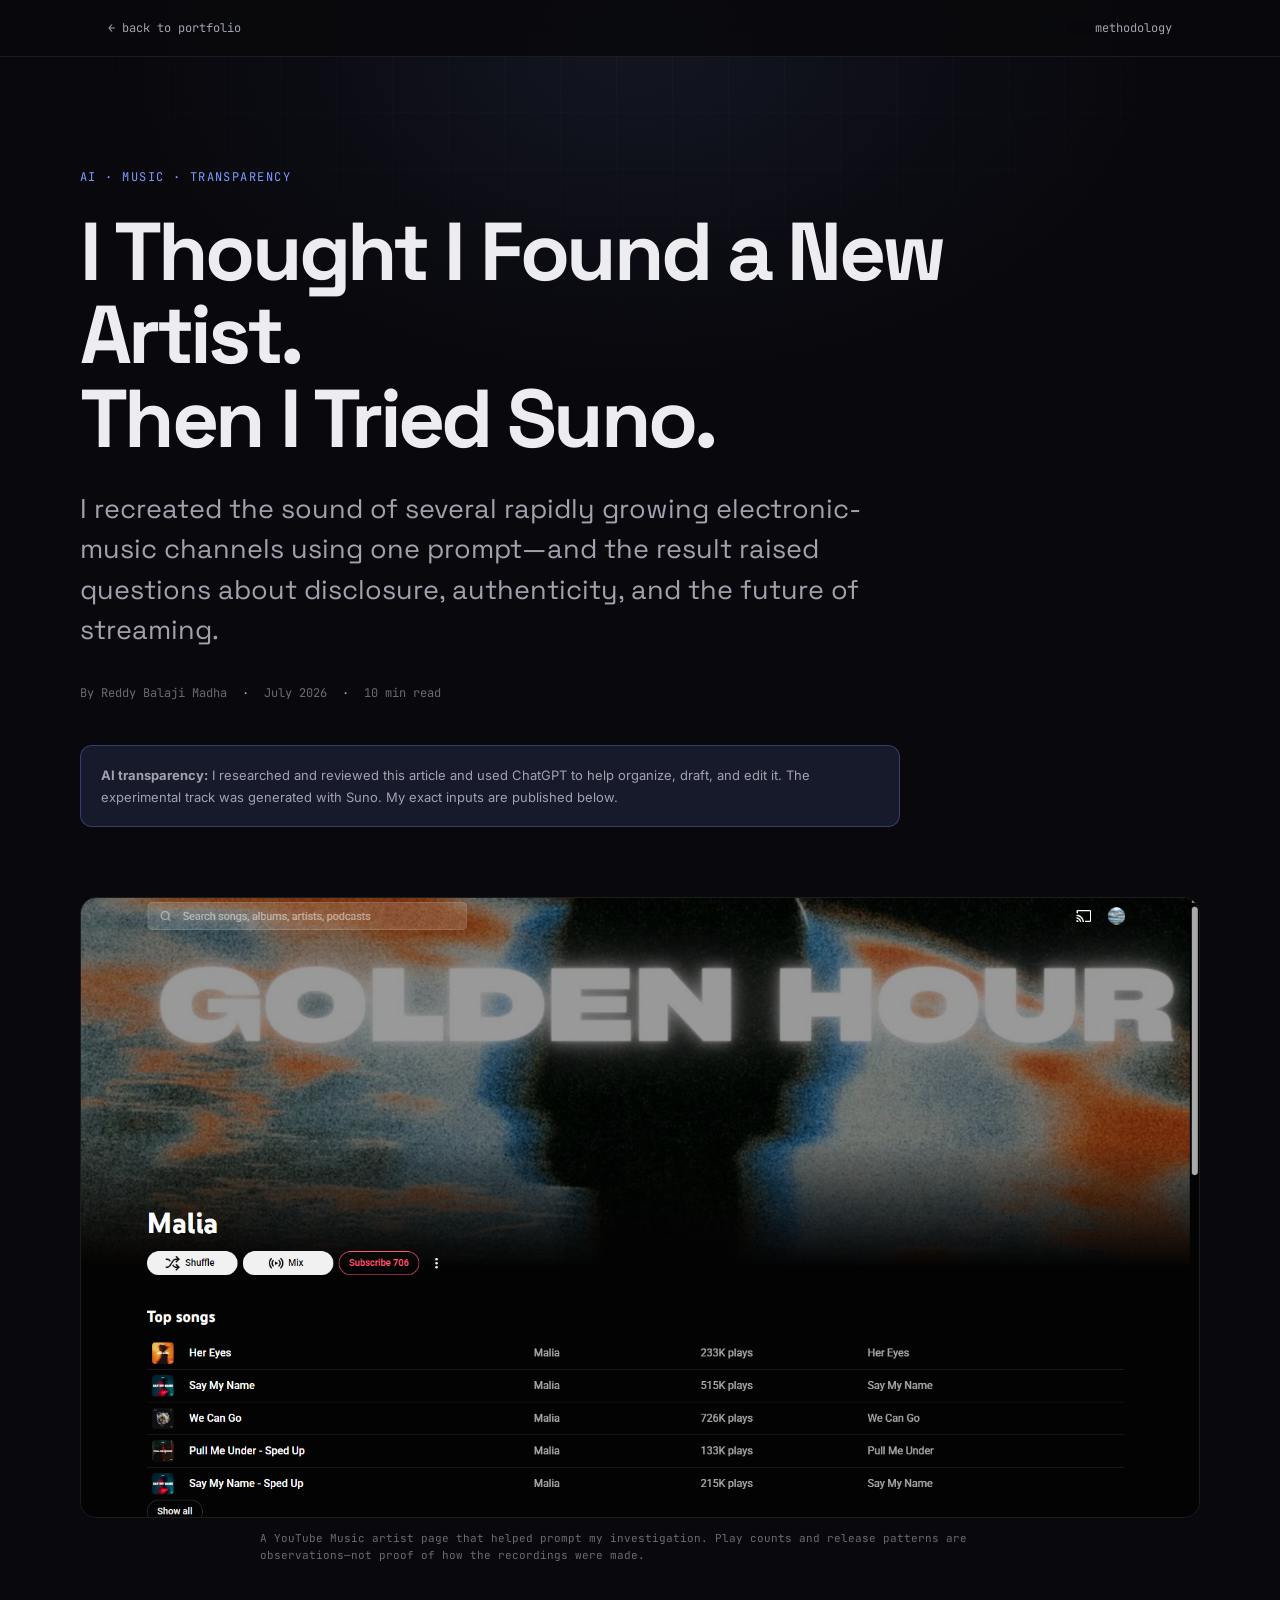
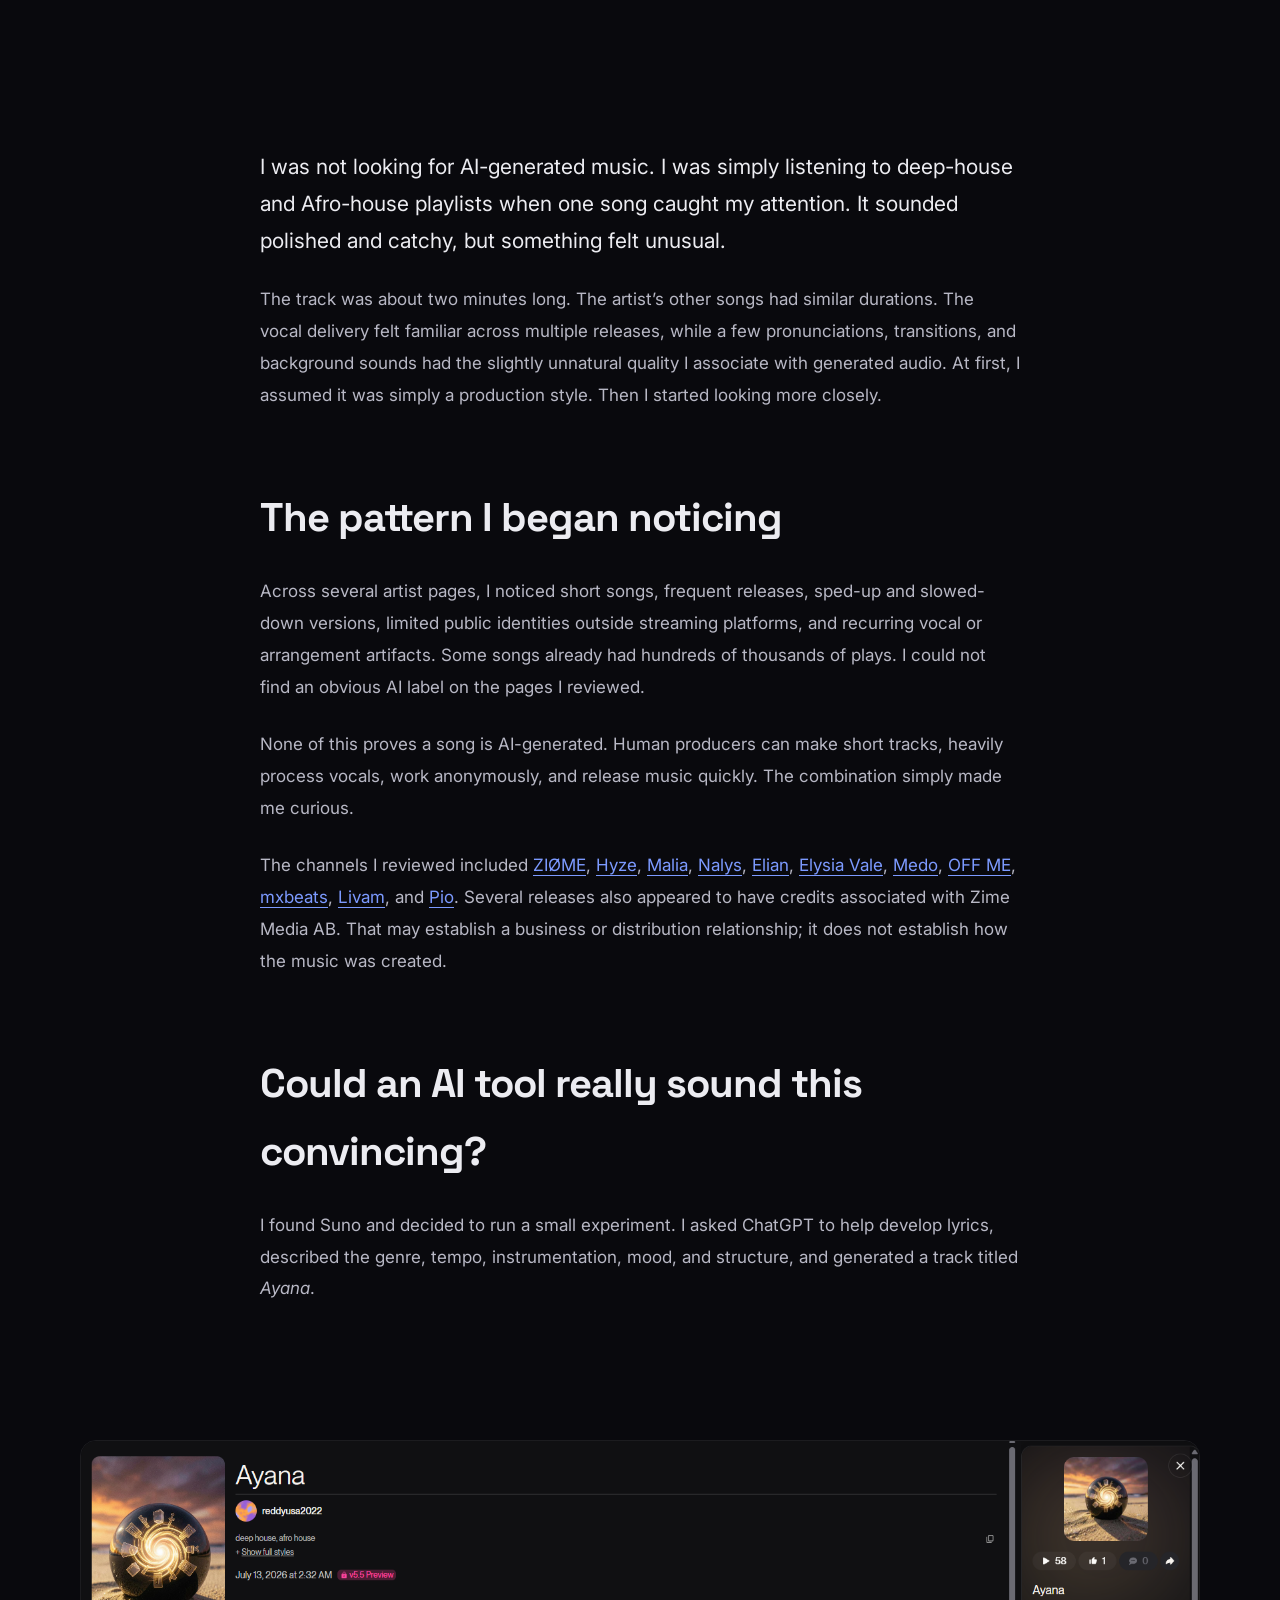
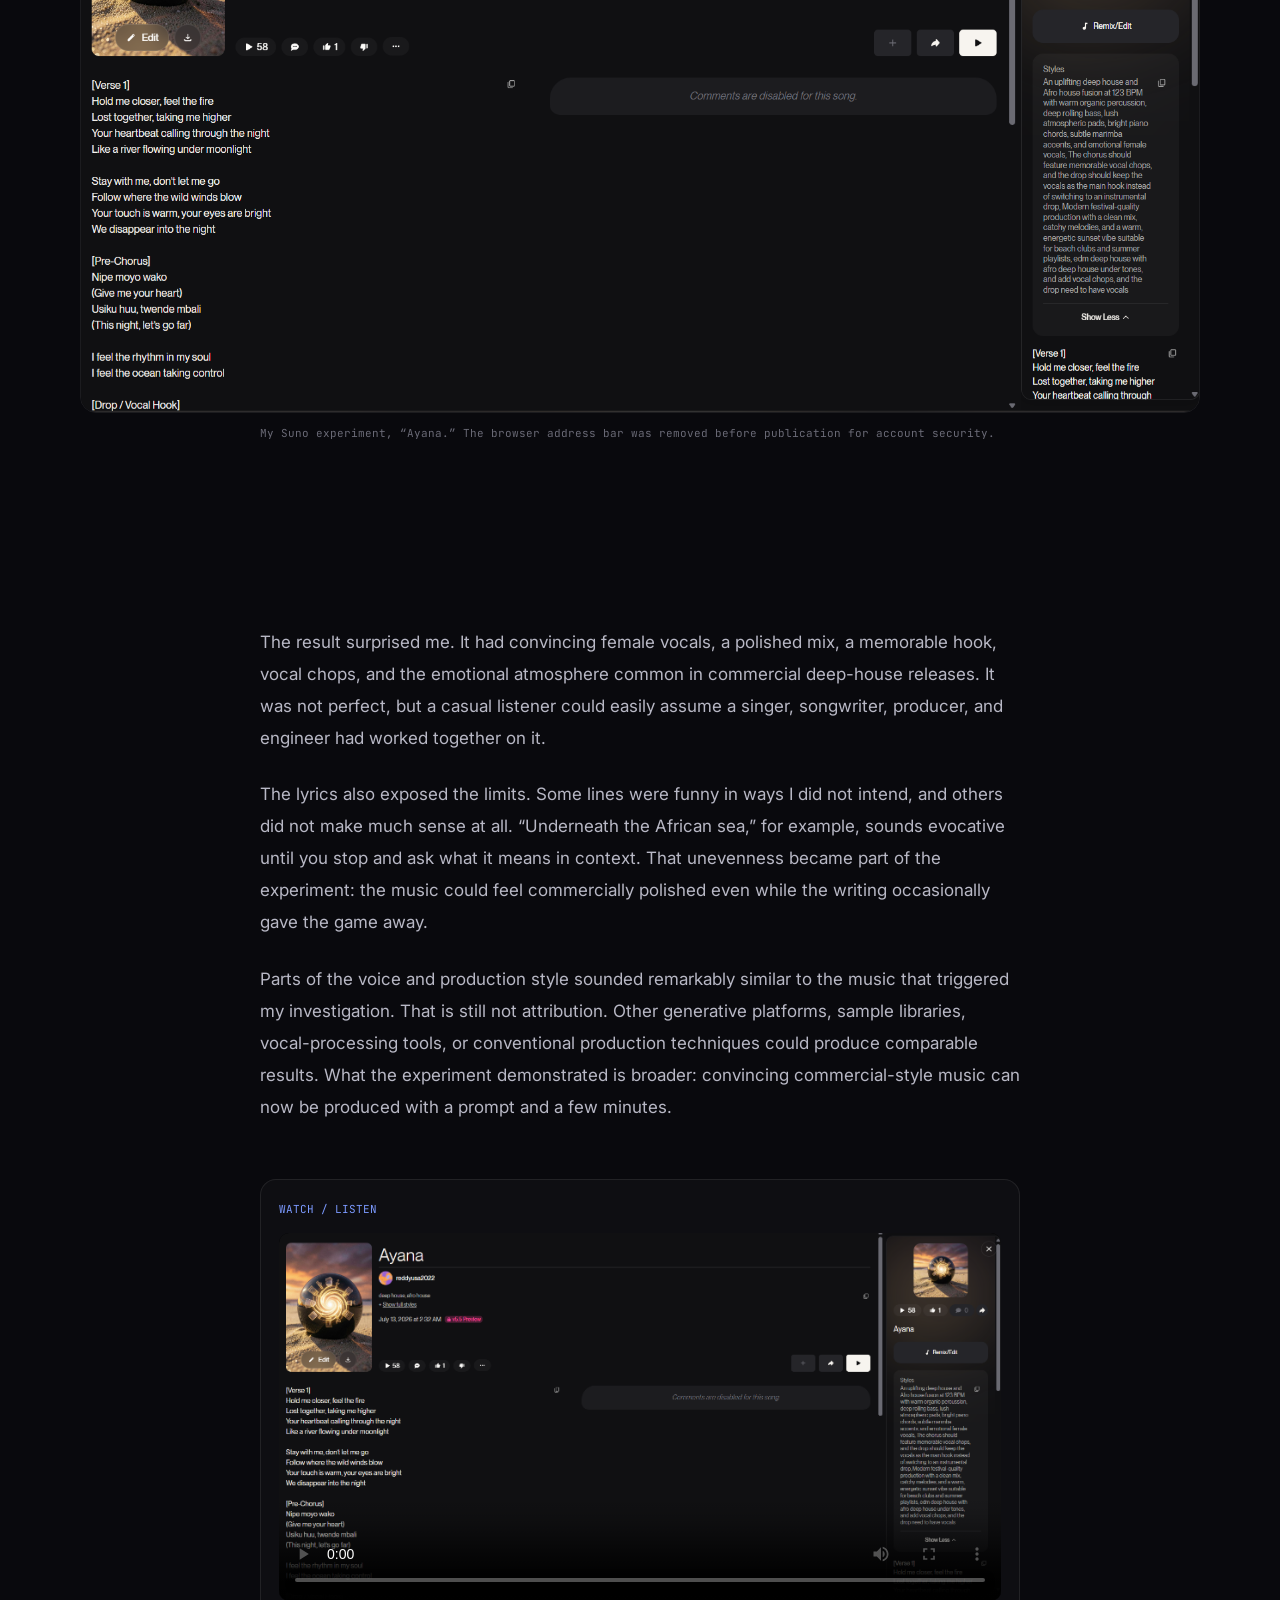
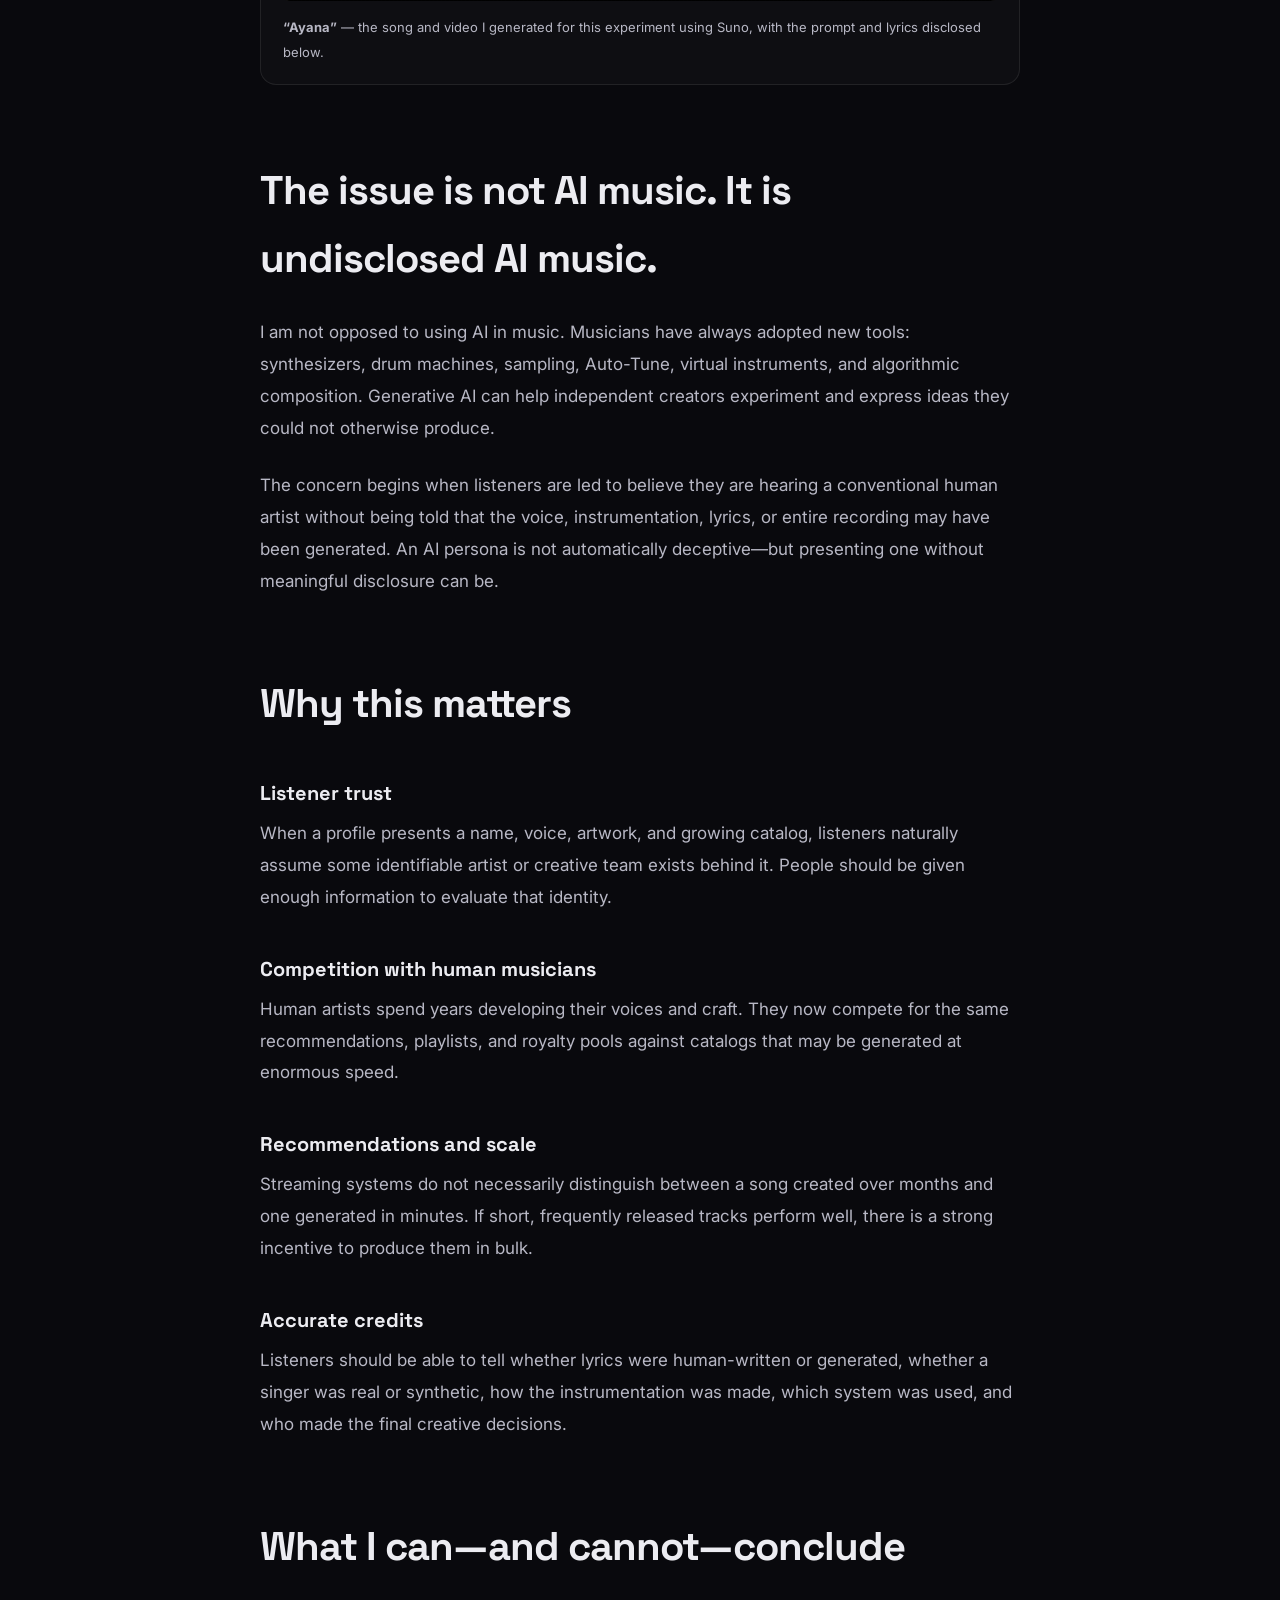
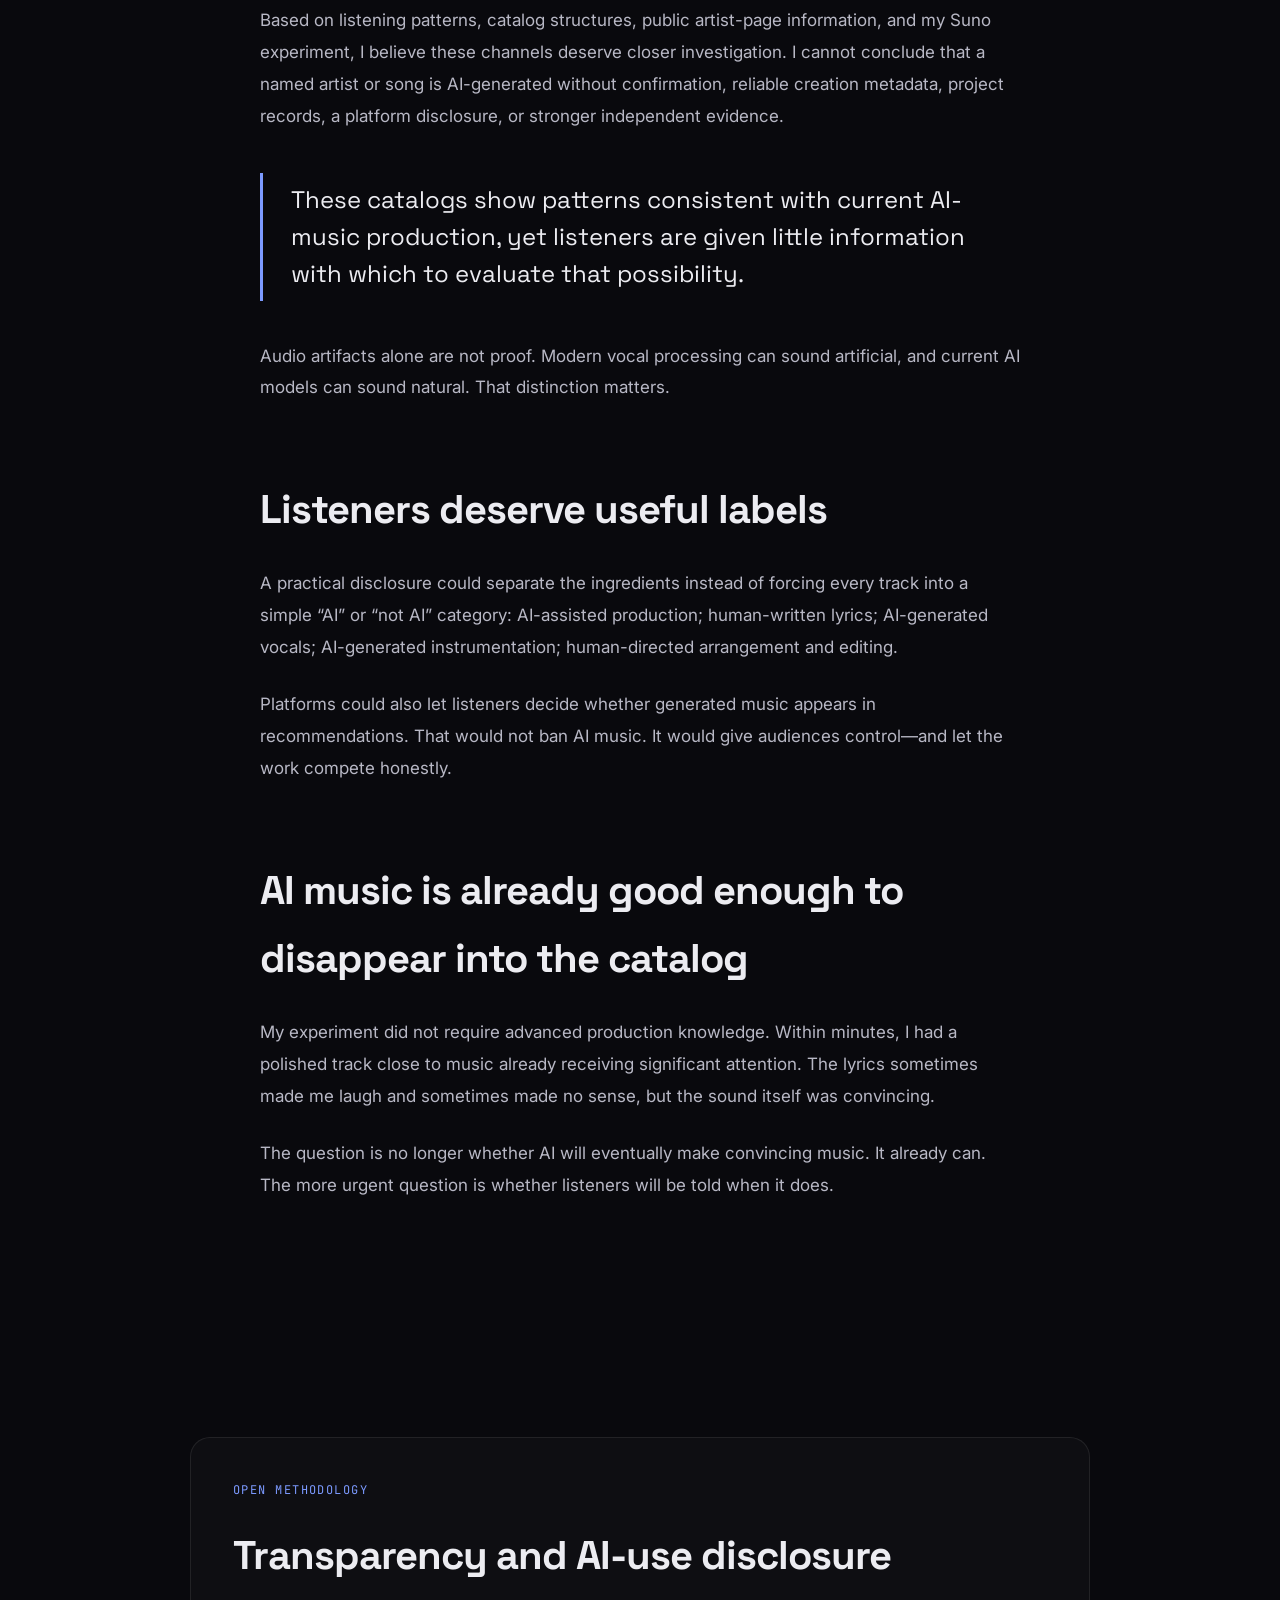
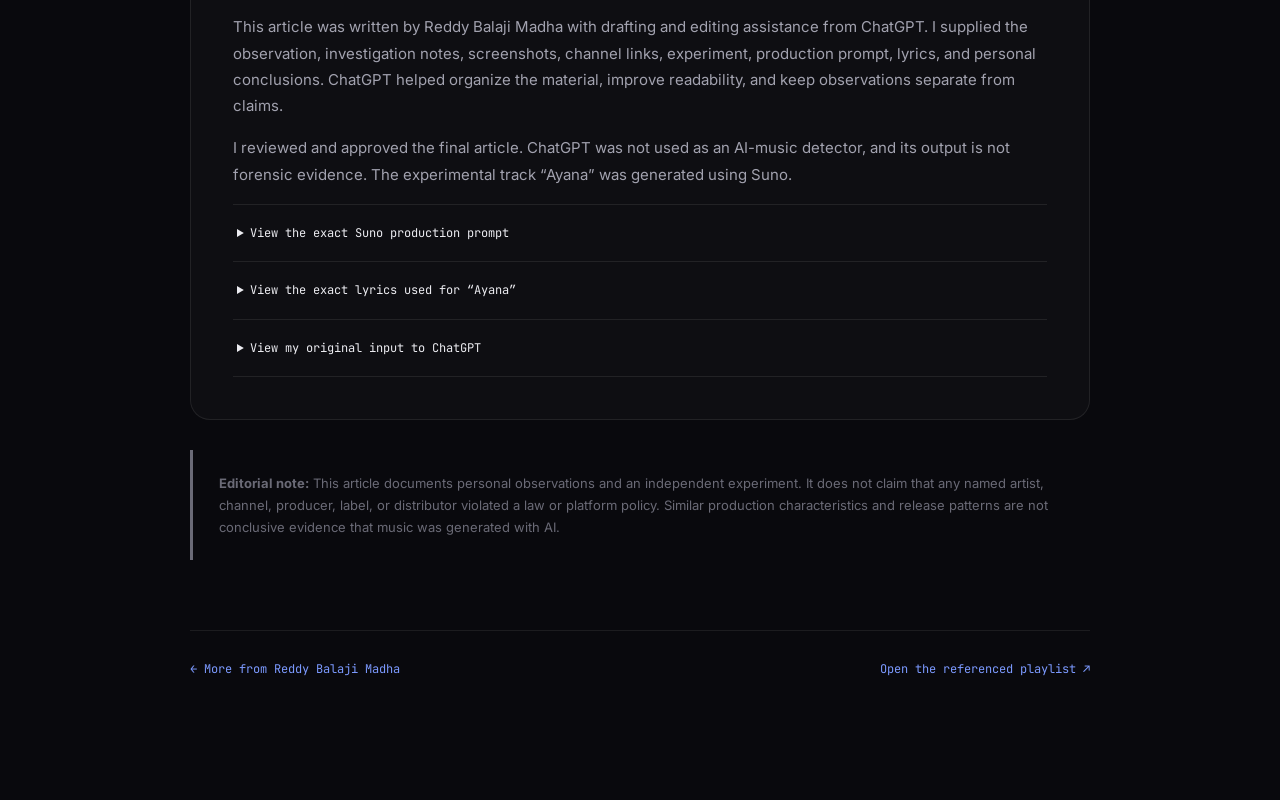
==== commit 684ced17: "Update blog screenshots with cropped versions" ====
--- a/blog/ai-music-hiding-in-plain-sight.html
+++ b/blog/ai-music-hiding-in-plain-sight.html
@@ -9,7 +9,7 @@
   <meta property="og:type" content="article">
   <meta property="og:title" content="I Thought I Found a New Artist. Then I Tried Suno.">
   <meta property="og:description" content="Is AI-generated music hiding in plain sight on YouTube and Spotify? An experiment in sound, disclosure, and listener trust.">
-  <meta property="og:image" content="https://reddybalajimadha.com/assets/ai-music-youtube.jpg">
+  <meta property="og:image" content="https://reddybalajimadha.com/assets/ai-music-youtube-cropped.png">
   <link rel="icon" type="image/svg+xml" href="../favicon.svg">
   <link rel="stylesheet" href="../style.css?v=20260717">
   <link rel="stylesheet" href="blog.css?v=20260717">
@@ -26,7 +26,7 @@
         <aside class="disclosure"><strong>AI transparency:</strong> I researched and reviewed this article and used ChatGPT to help organize, draft, and edit it. The experimental track was generated with Suno. My exact inputs are published below.</aside>
       </header>
 
-      <figure class="wide"><img src="../assets/ai-music-youtube.jpg" alt="YouTube Music artist page for Malia showing popular songs"><figcaption>A YouTube Music artist page that helped prompt my investigation. Play counts and release patterns are observations—not proof of how the recordings were made.</figcaption></figure>
+      <figure class="wide"><img src="../assets/ai-music-youtube-cropped.png" alt="Cropped YouTube Music artist page for Malia showing popular songs"><figcaption>A YouTube Music artist page that helped prompt my investigation. Play counts and release patterns are observations—not proof of how the recordings were made.</figcaption></figure>
 
       <section class="prose">
         <p class="lead">I was not looking for AI-generated music. I was simply listening to deep-house and Afro-house playlists when one song caught my attention. It sounded polished and catchy, but something felt unusual.</p>
@@ -50,7 +50,7 @@
 
         <div class="video-block">
           <div class="video-label">WATCH / LISTEN</div>
-          <video controls preload="metadata" poster="../assets/ayana-suno-safe.png"><source src="../Video%20Project%2011.mp4" type="video/mp4">Your browser does not support embedded video.</video>
+          <video controls preload="metadata" poster="../assets/ayana-suno-safe.png"><source src="../Video%20Project%2012.mp4" type="video/mp4">Your browser does not support embedded video.</video>
           <p><strong>“Ayana”</strong> — the song and video I generated for this experiment using Suno, with the prompt and lyrics disclosed below.</p>
         </div>
 
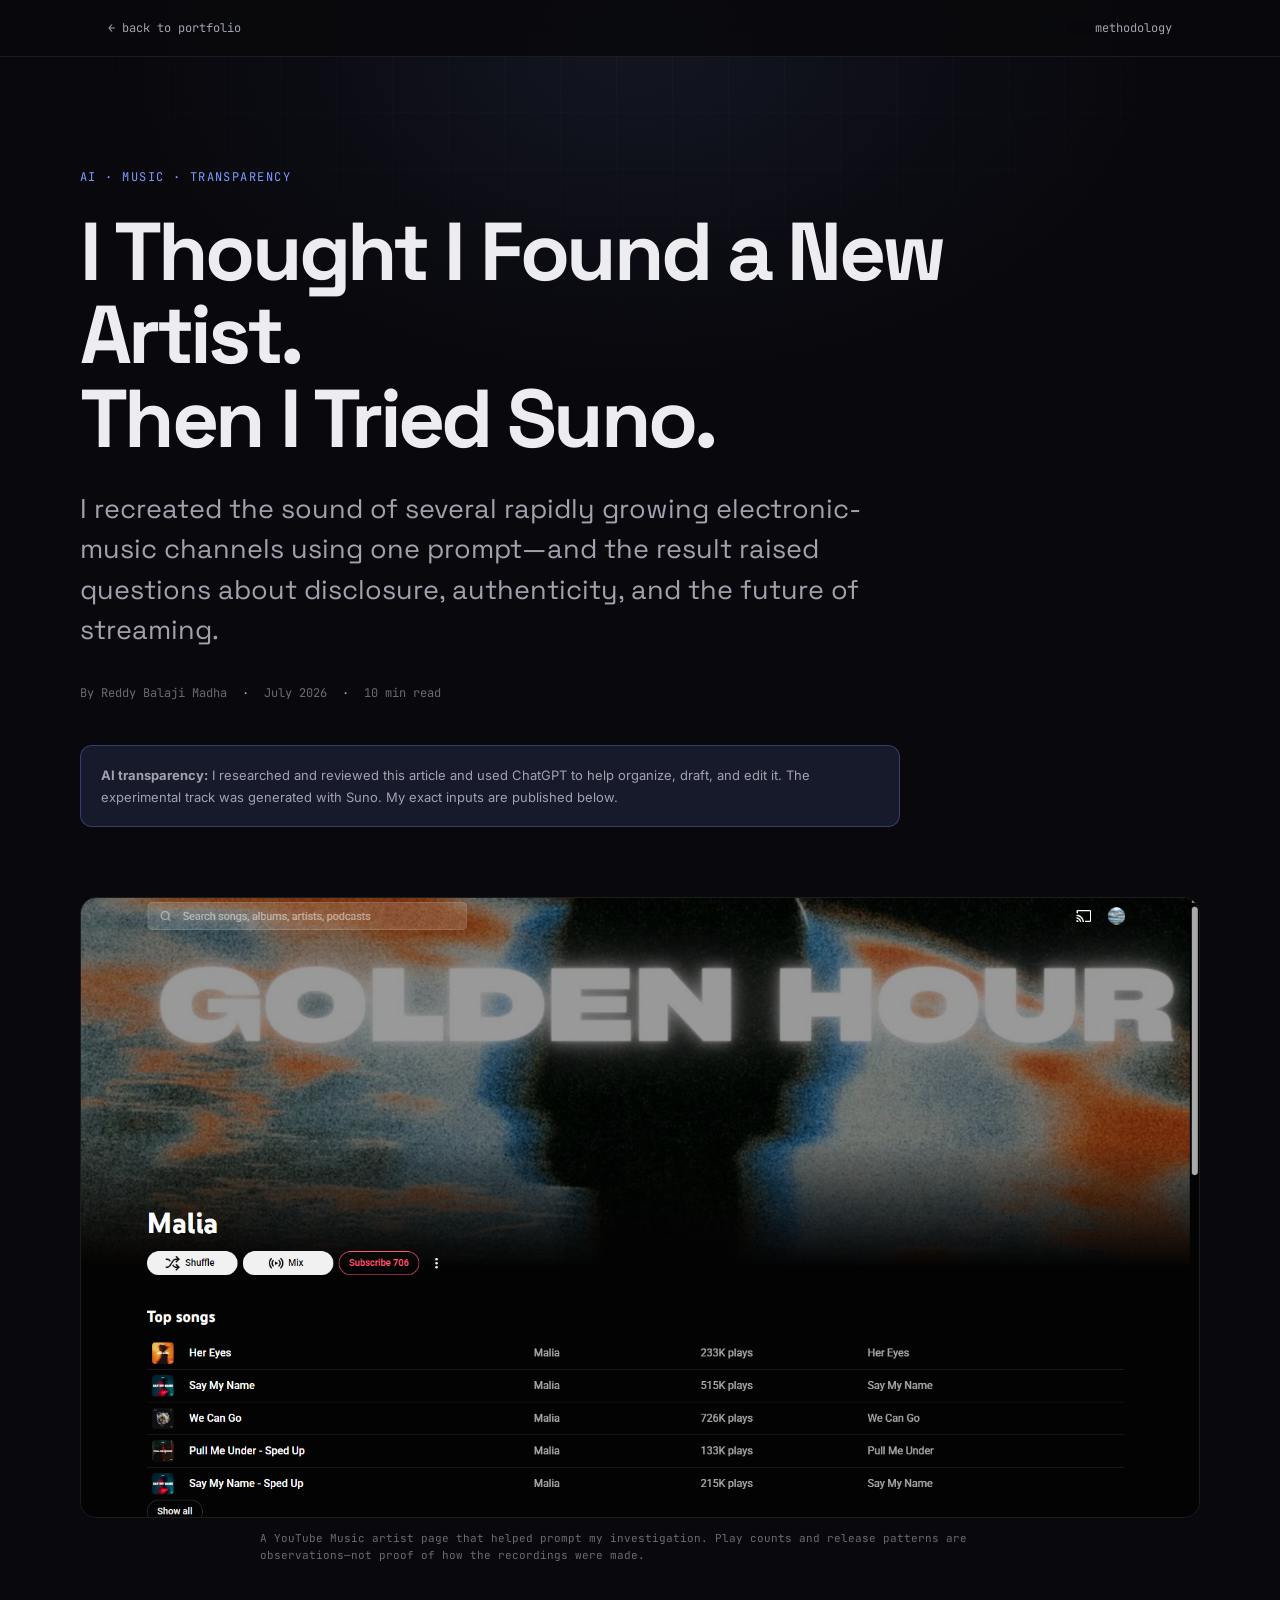
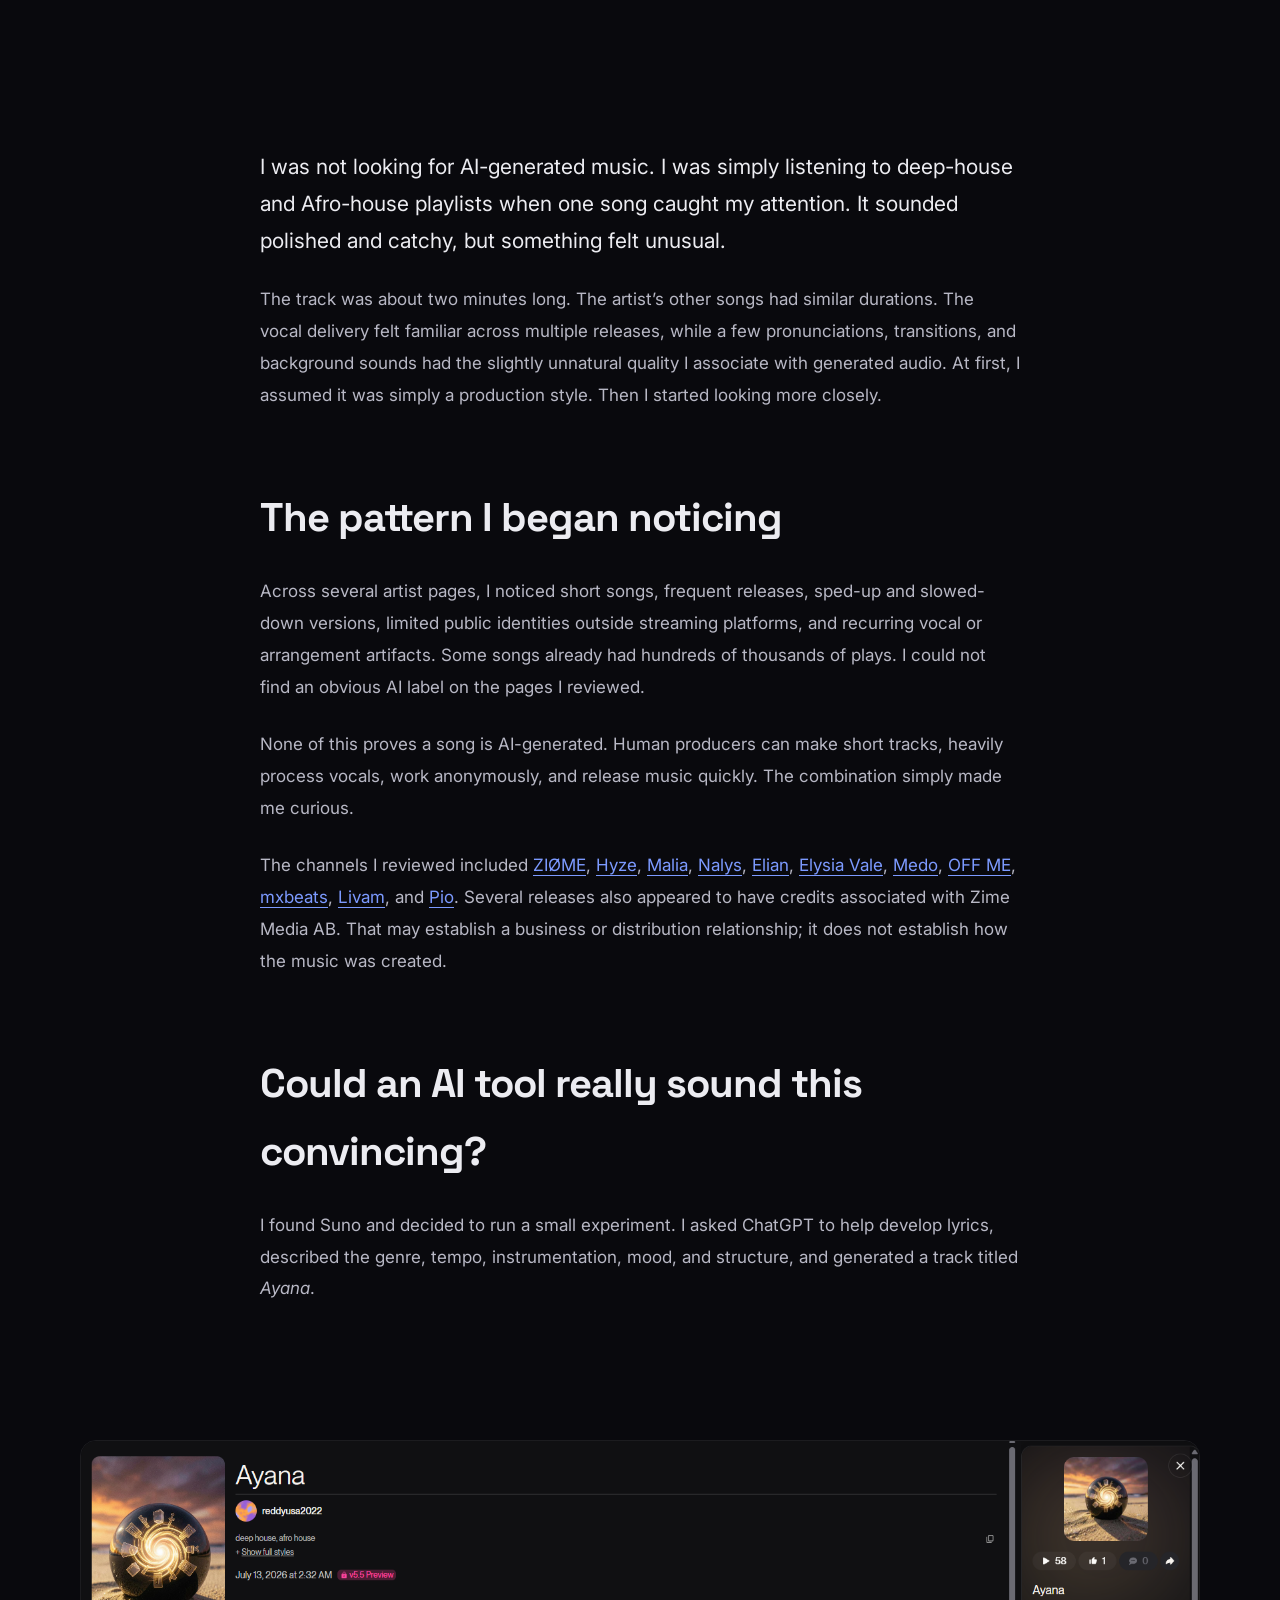
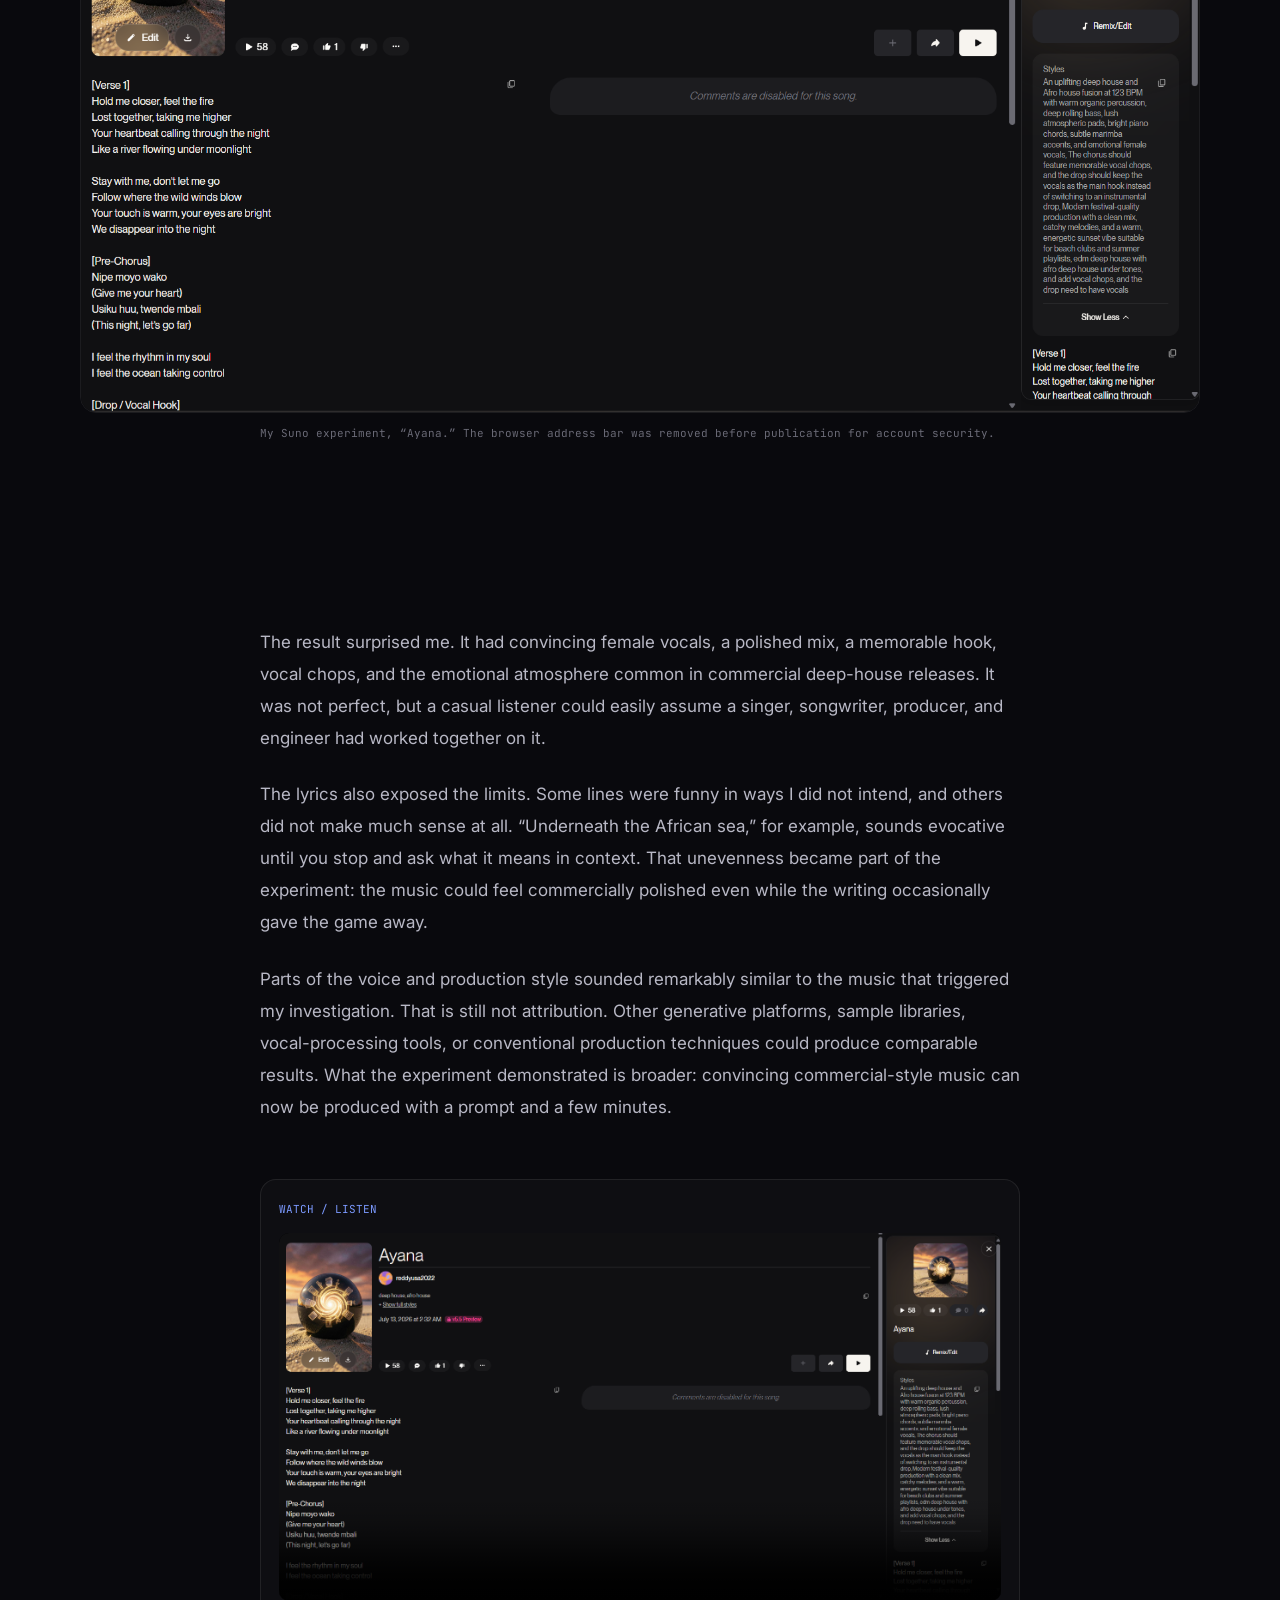
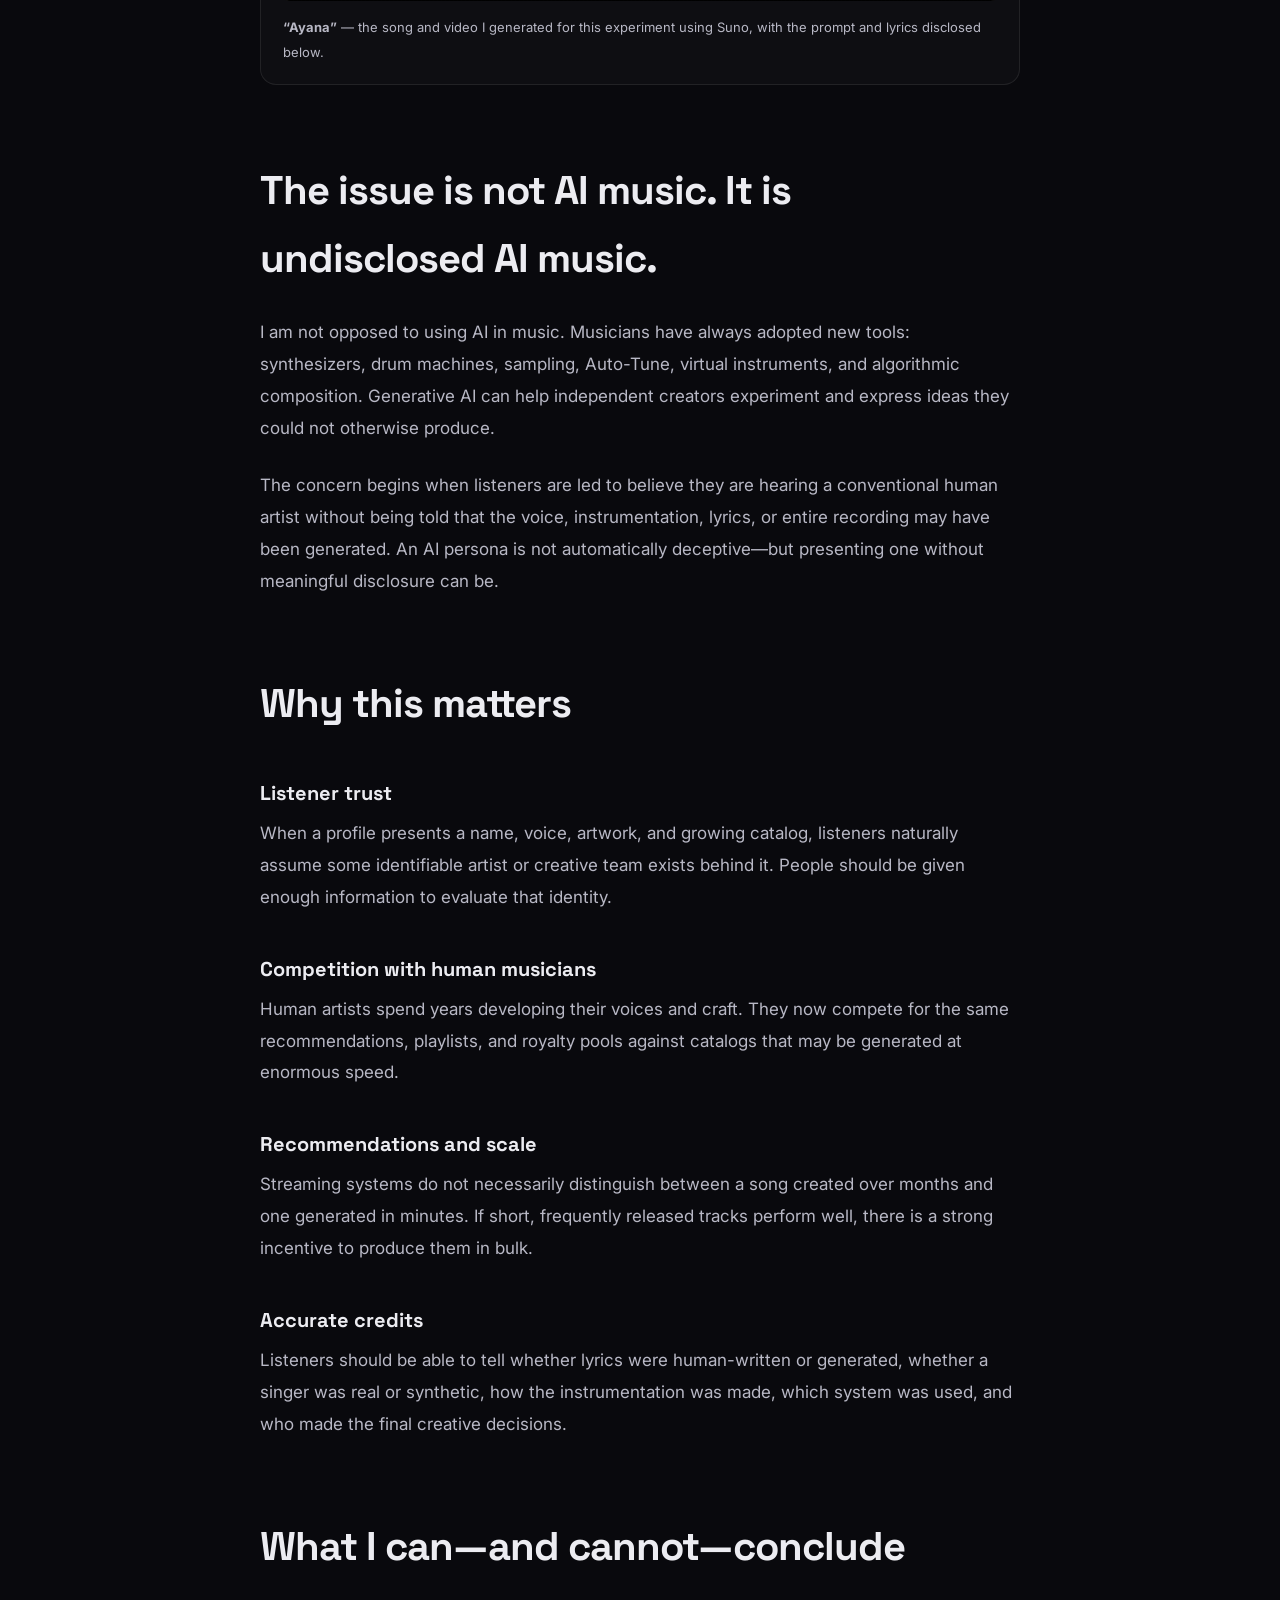
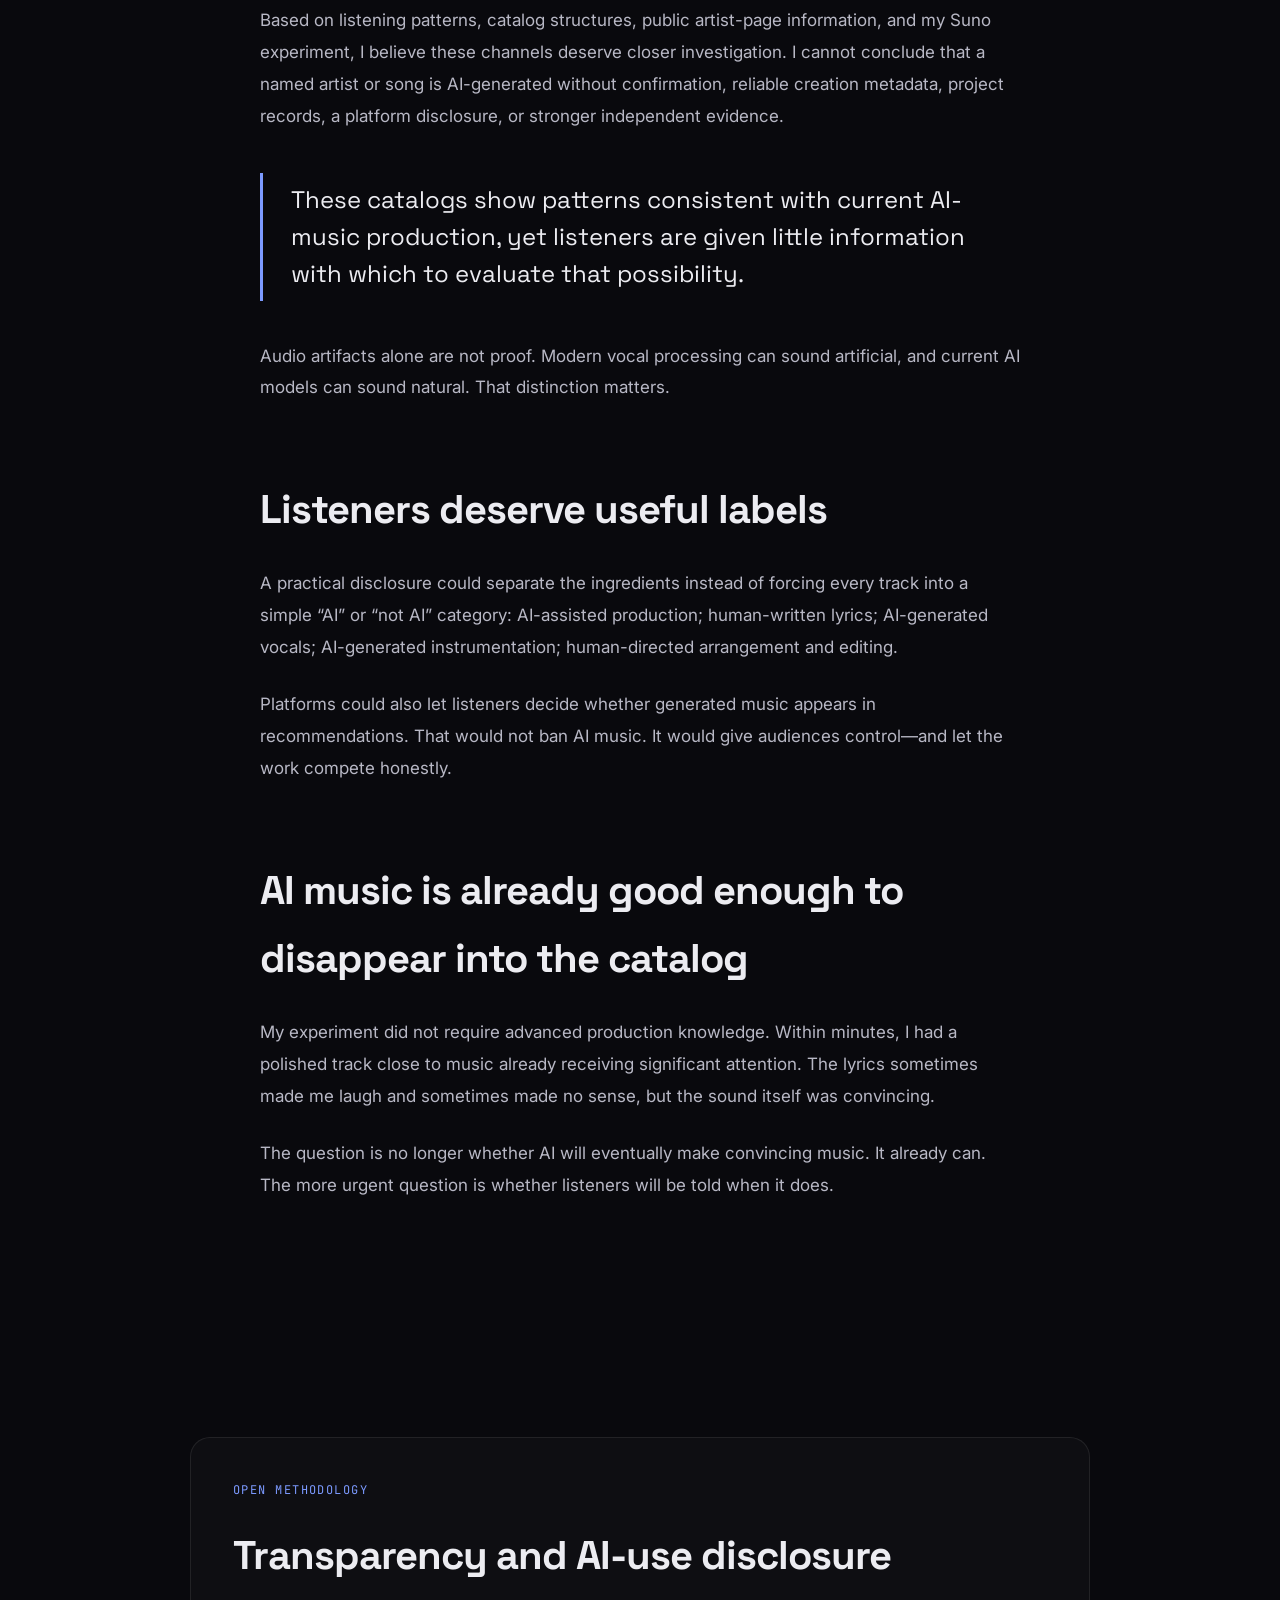
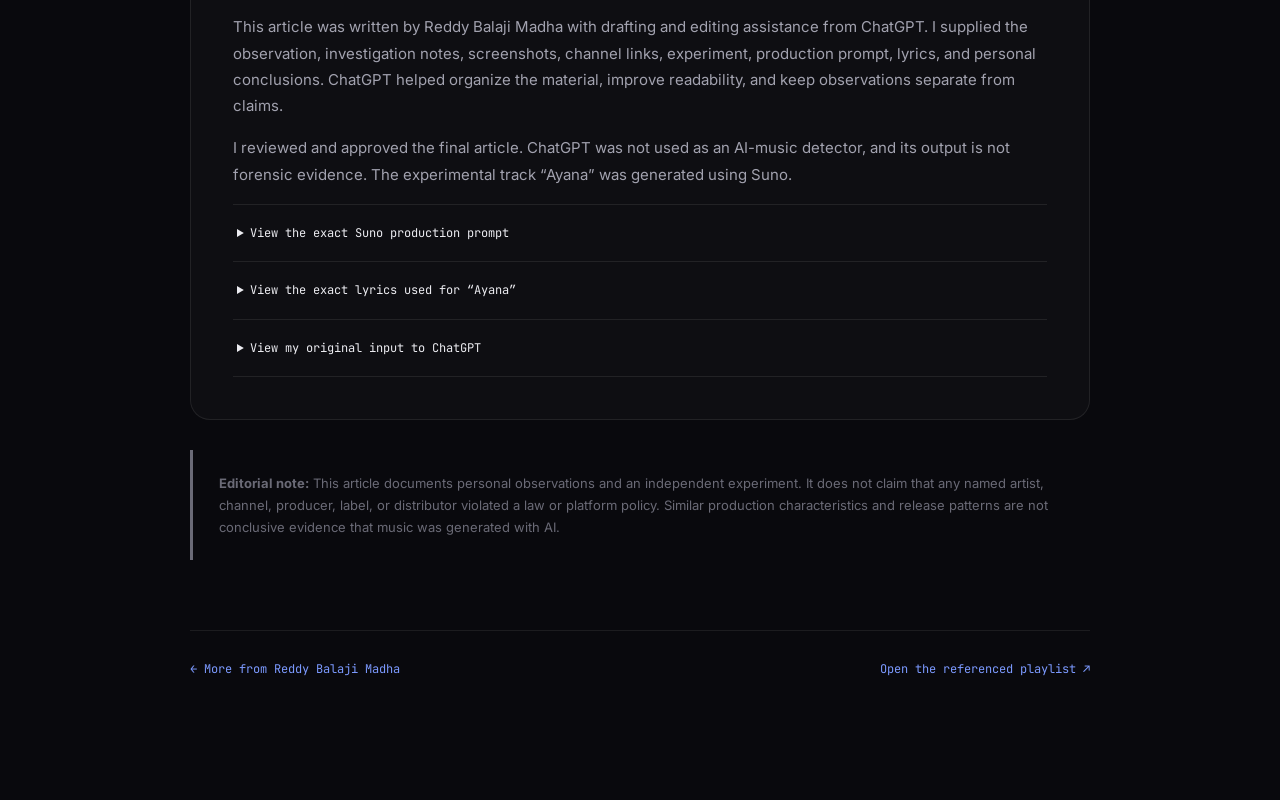
==== commit c7ec7d3e: "Replace experiment video with corrected export" ====
--- a/blog/ai-music-hiding-in-plain-sight.html
+++ b/blog/ai-music-hiding-in-plain-sight.html
@@ -50,7 +50,7 @@
 
         <div class="video-block">
           <div class="video-label">WATCH / LISTEN</div>
-          <video controls preload="metadata" poster="../assets/ayana-suno-safe.png"><source src="../Video%20Project%2012.mp4" type="video/mp4">Your browser does not support embedded video.</video>
+          <video controls preload="metadata" poster="../assets/ayana-suno-safe.png"><source src="../Video%20Project%2013.mp4" type="video/mp4">Your browser does not support embedded video.</video>
           <p><strong>“Ayana”</strong> — the song and video I generated for this experiment using Suno, with the prompt and lyrics disclosed below.</p>
         </div>
 
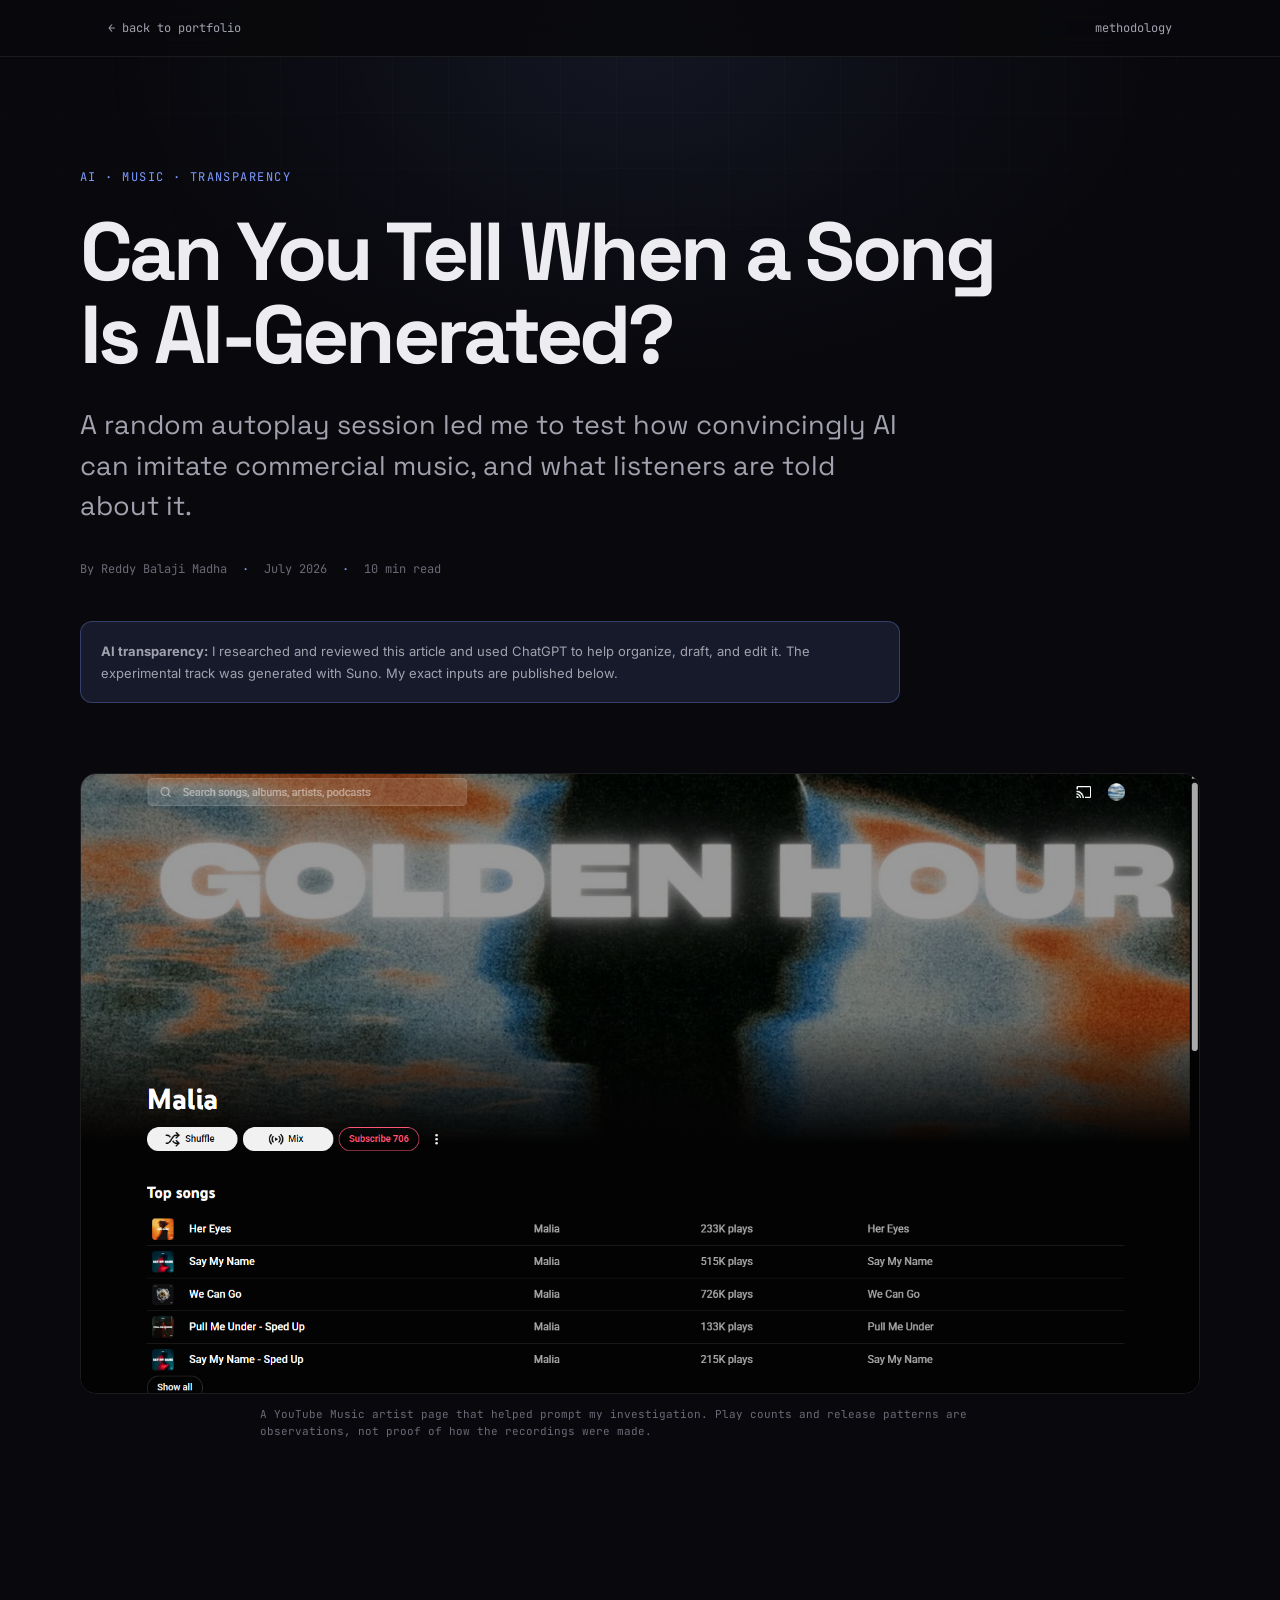
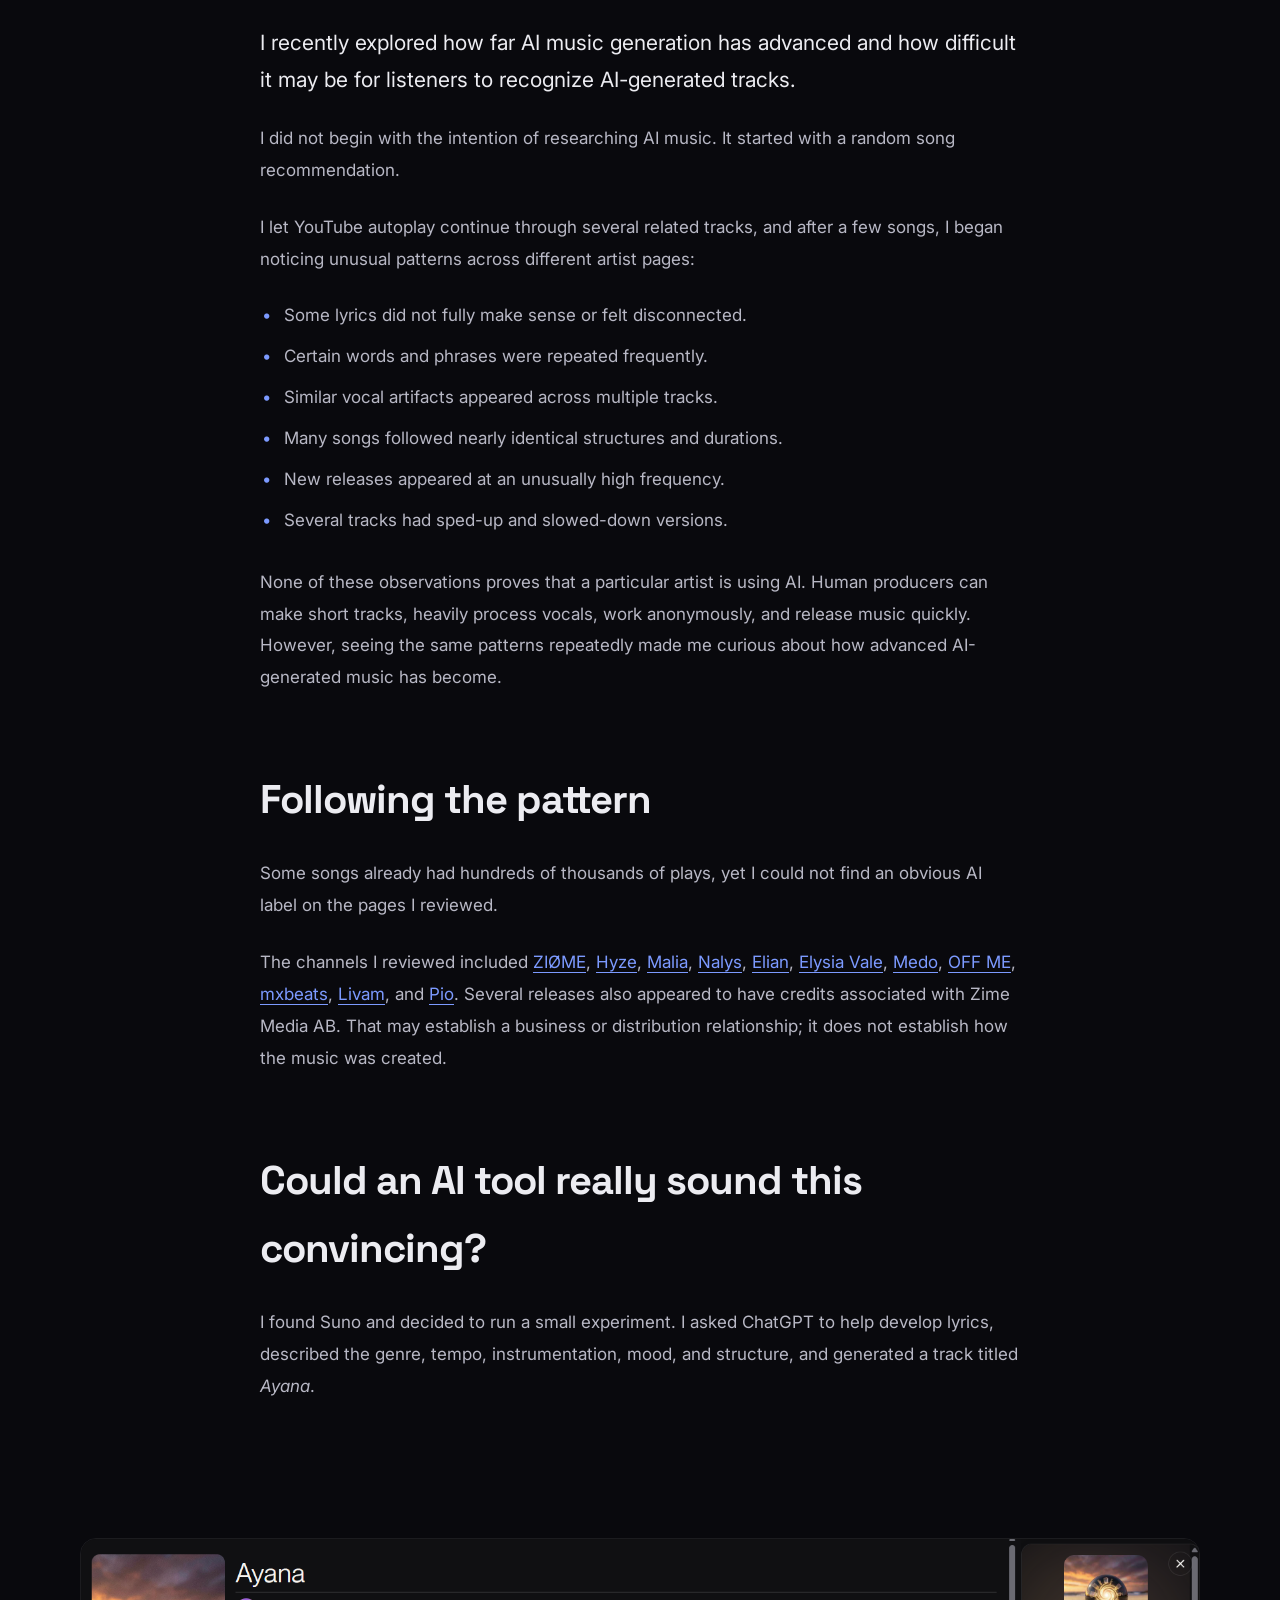
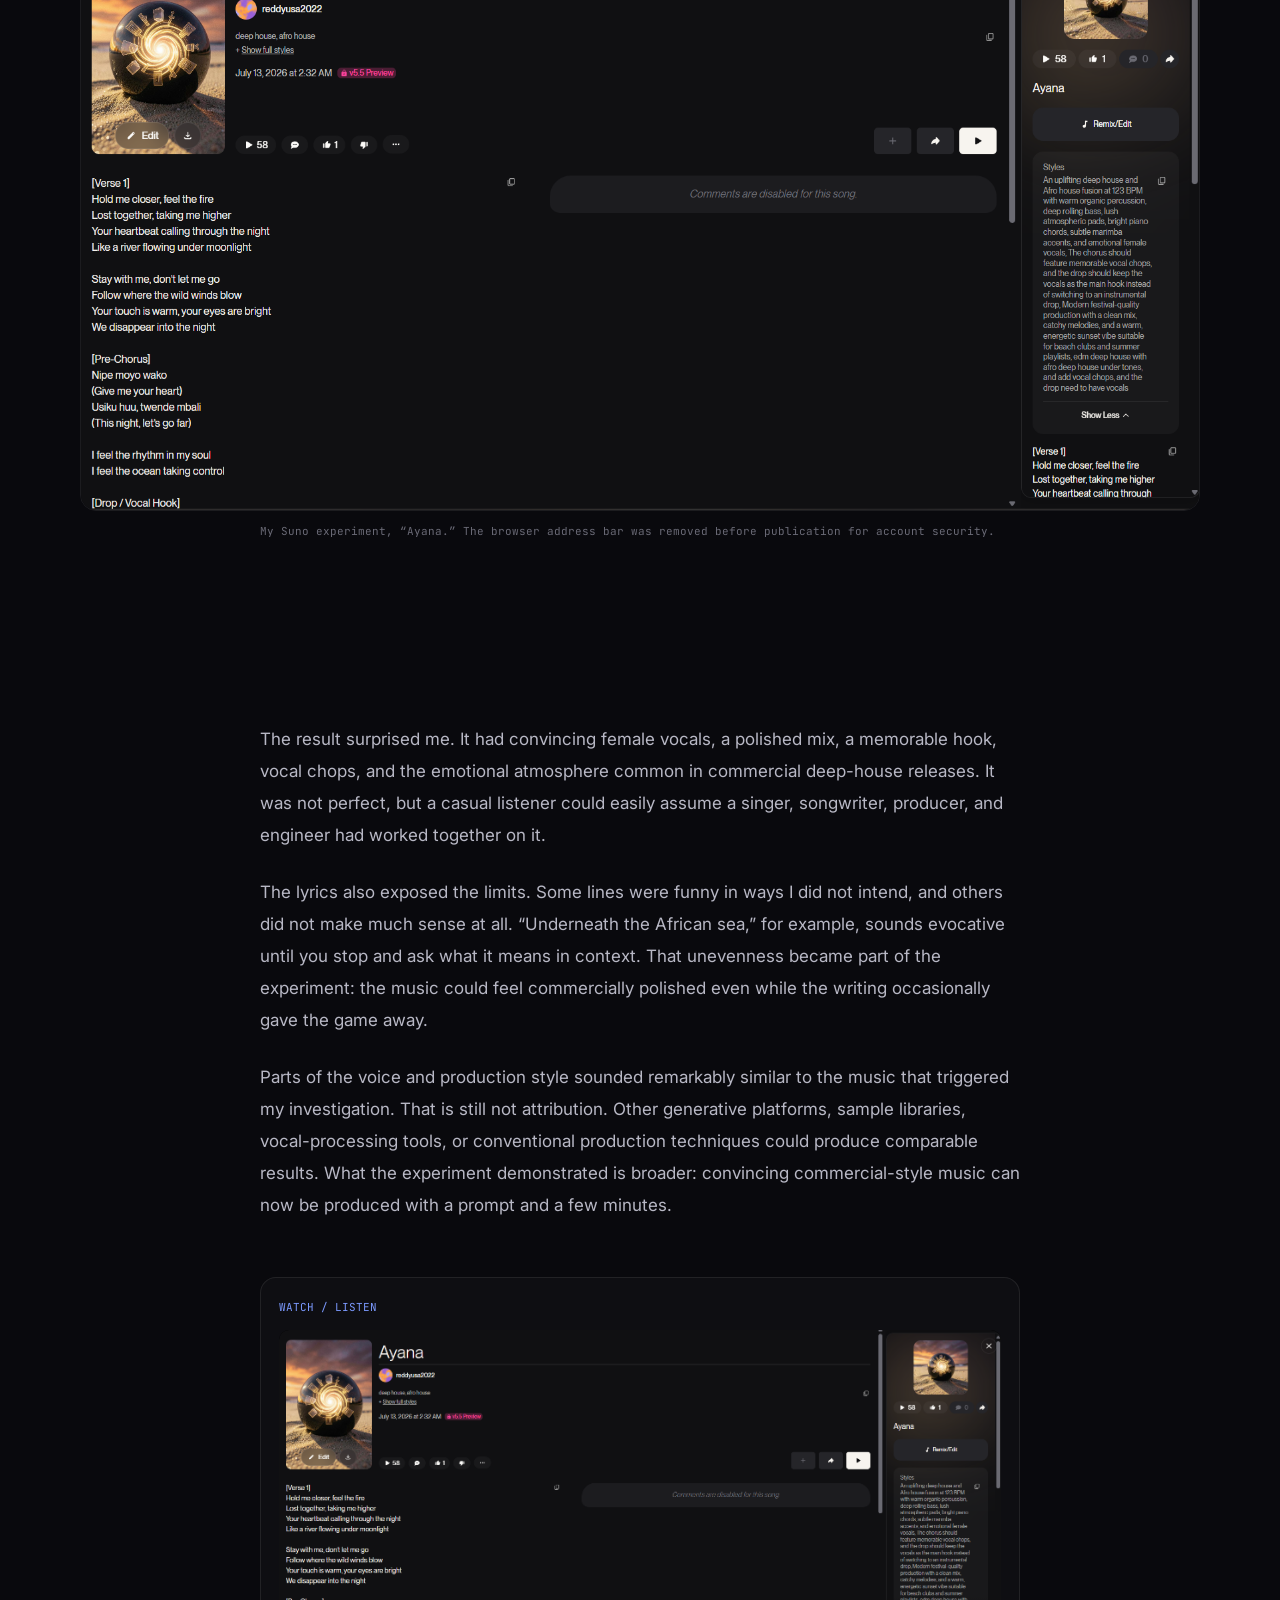
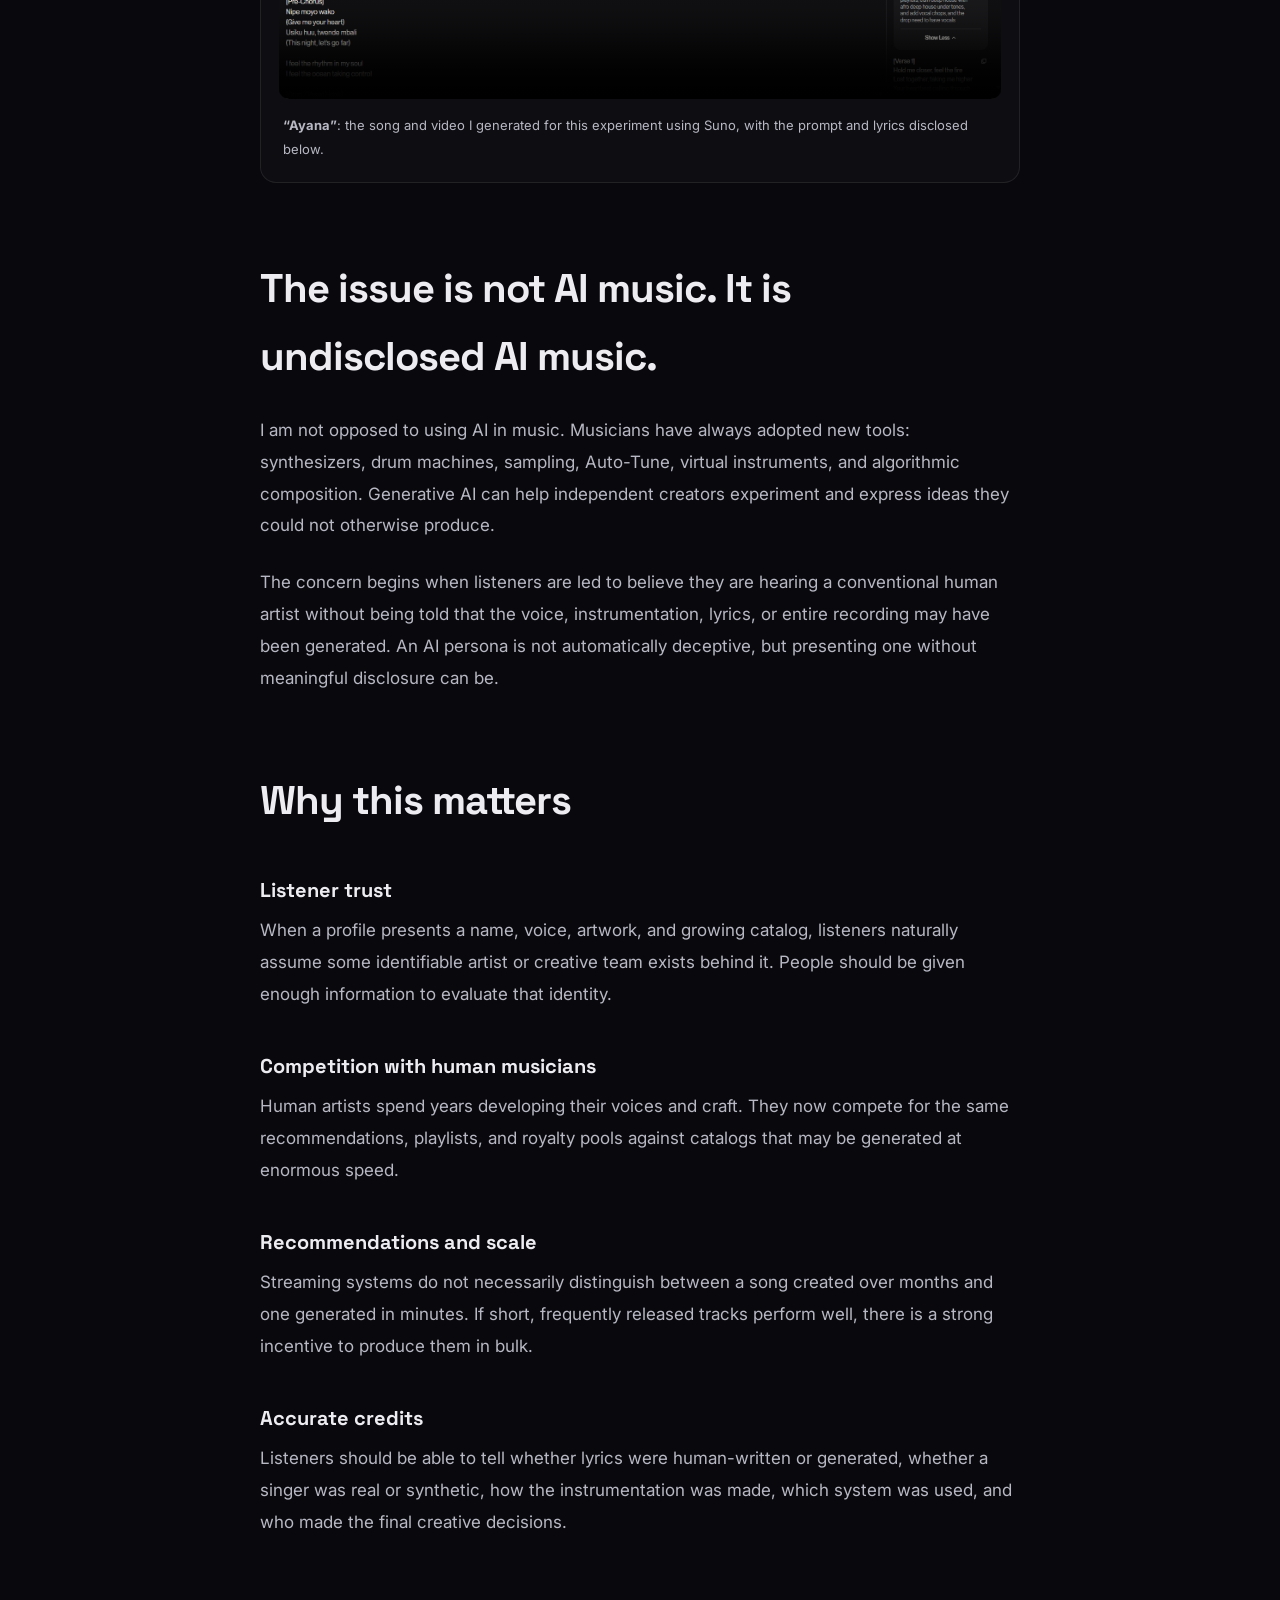
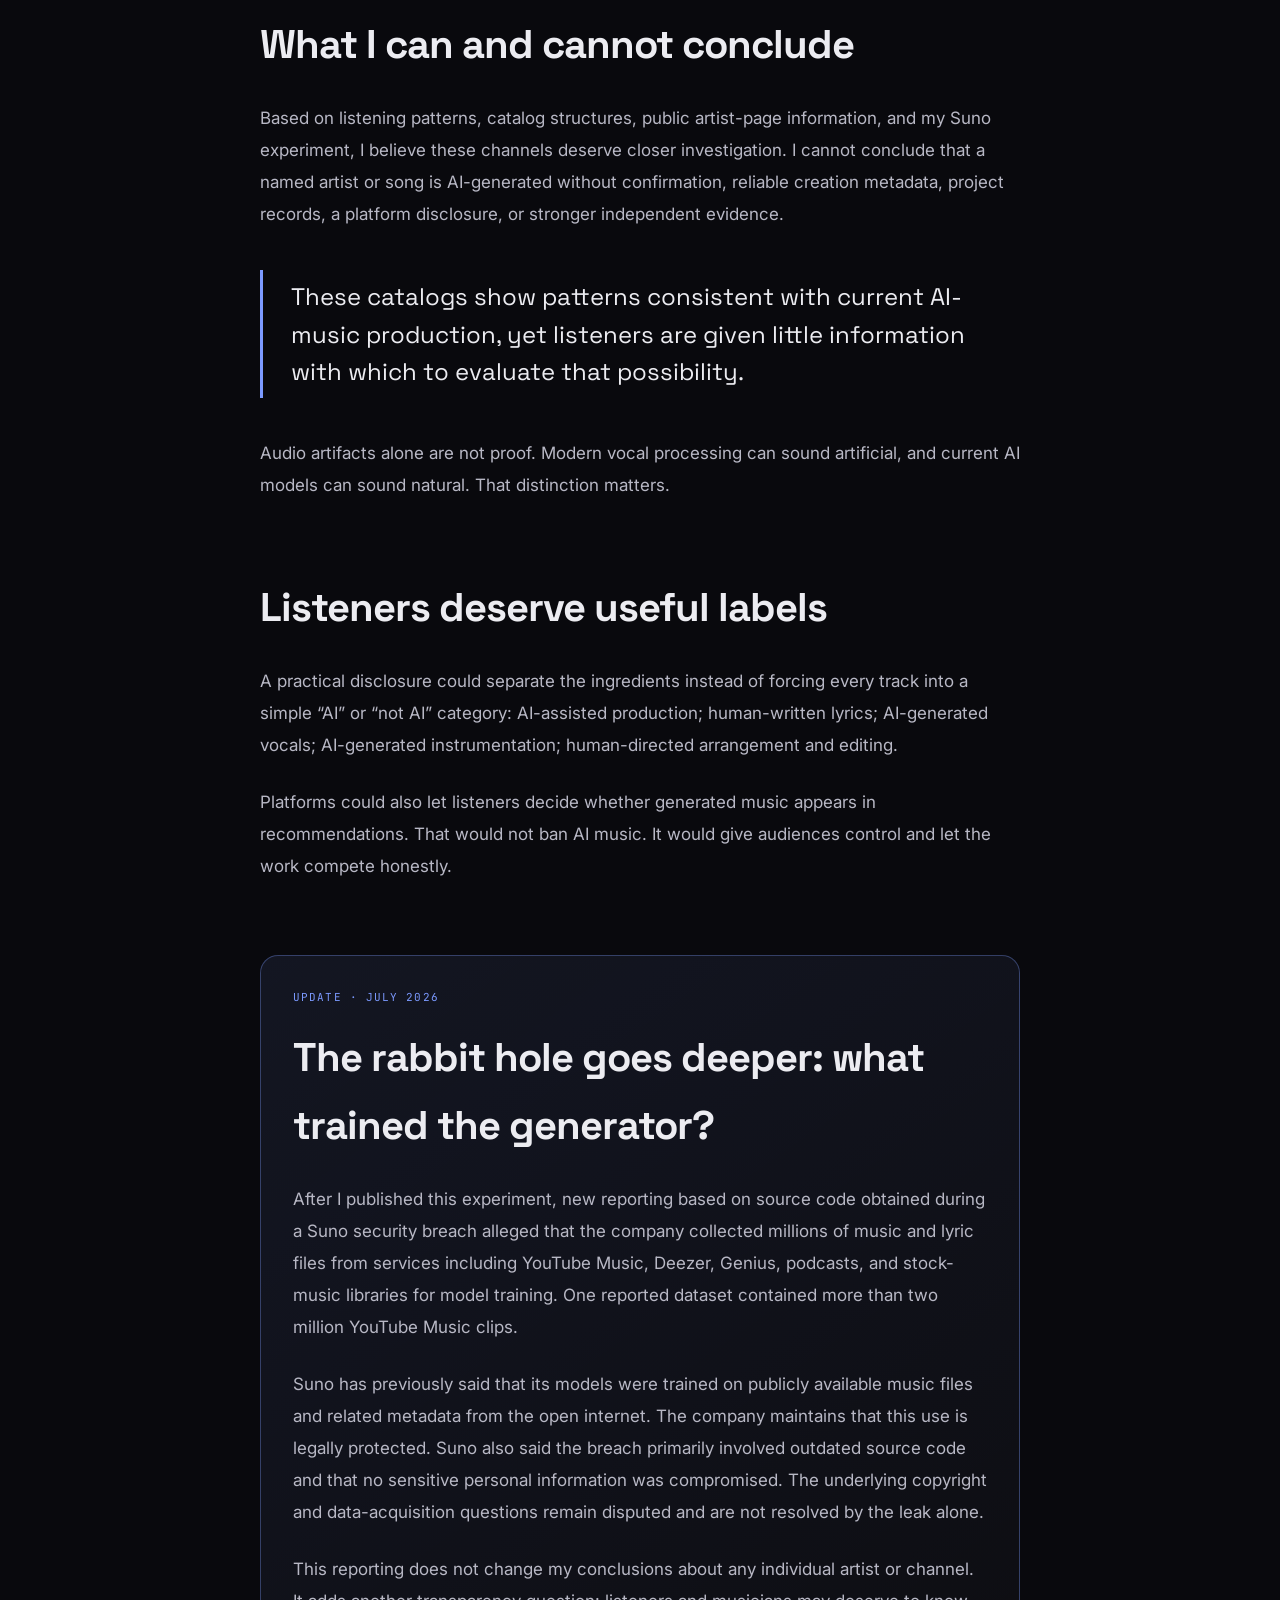
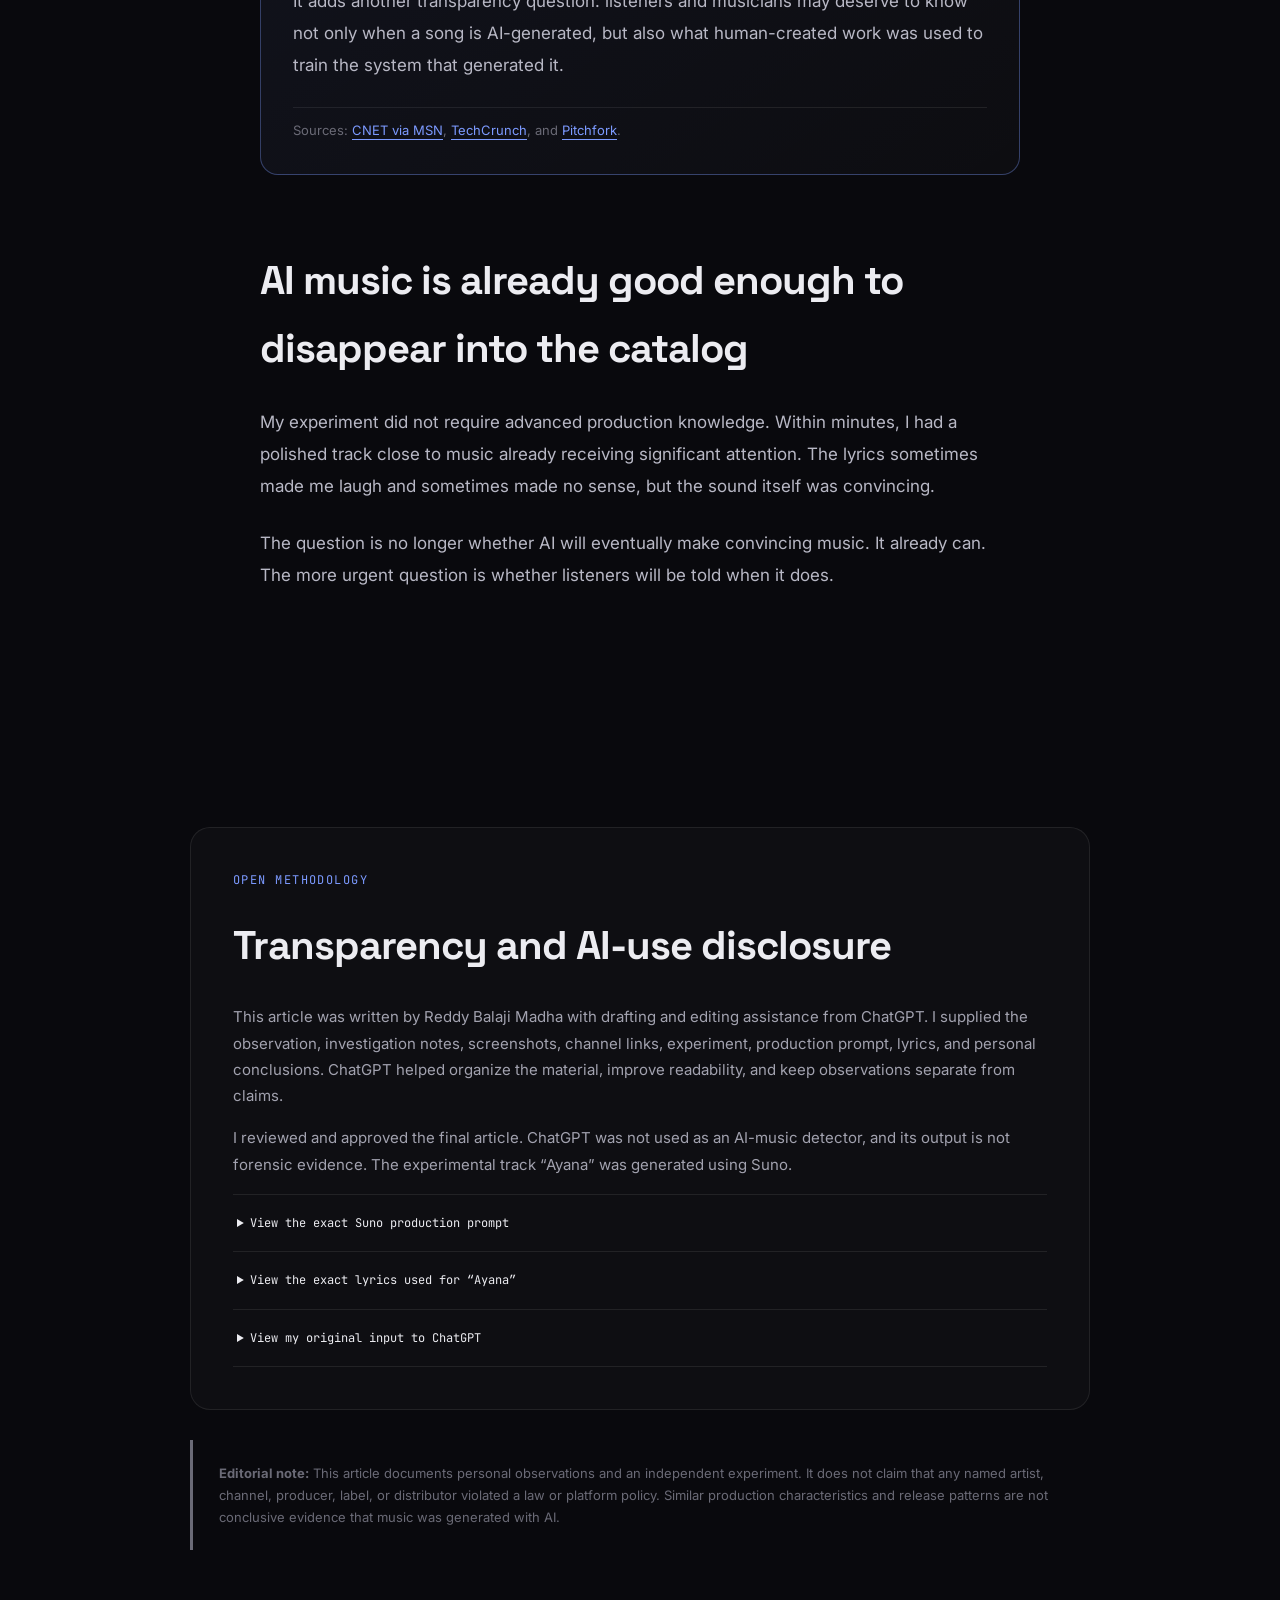
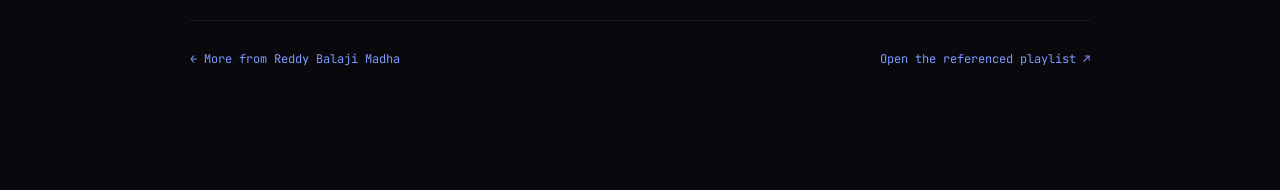
==== commit fb90a21c: "Revise AI music story and add Suno training update" ====
--- a/blog/ai-music-hiding-in-plain-sight.html
+++ b/blog/ai-music-hiding-in-plain-sight.html
@@ -3,11 +3,11 @@
 <head>
   <meta charset="UTF-8">
   <meta name="viewport" content="width=device-width, initial-scale=1">
-  <title>I Thought I Found a New Artist. Then I Tried Suno. — Reddy Balaji Madha</title>
-  <meta name="description" content="A personal investigation into AI-generated music, disclosure, and streaming platforms—plus an open Suno experiment with the exact prompt and lyrics.">
+  <title>Can You Tell When a Song Is AI-Generated? | Reddy Balaji Madha</title>
+  <meta name="description" content="A personal investigation into AI-generated music, disclosure, streaming platforms, and the data used to train music generators.">
   <link rel="canonical" href="https://reddybalajimadha.com/blog/ai-music-hiding-in-plain-sight.html">
   <meta property="og:type" content="article">
-  <meta property="og:title" content="I Thought I Found a New Artist. Then I Tried Suno.">
+  <meta property="og:title" content="Can You Tell When a Song Is AI-Generated?">
   <meta property="og:description" content="Is AI-generated music hiding in plain sight on YouTube and Spotify? An experiment in sound, disclosure, and listener trust.">
   <meta property="og:image" content="https://reddybalajimadha.com/assets/ai-music-youtube-cropped.png">
   <link rel="icon" type="image/svg+xml" href="../favicon.svg">
@@ -20,21 +20,30 @@
     <article>
       <header class="article-hero">
         <div class="eyebrow">AI · MUSIC · TRANSPARENCY</div>
-        <h1>I Thought I Found a New Artist.<br>Then I Tried Suno.</h1>
-        <p class="dek">I recreated the sound of several rapidly growing electronic-music channels using one prompt—and the result raised questions about disclosure, authenticity, and the future of streaming.</p>
+        <h1>Can You Tell When a Song<br>Is AI-Generated?</h1>
+        <p class="dek">A random autoplay session led me to test how convincingly AI can imitate commercial music, and what listeners are told about it.</p>
         <div class="byline">By Reddy Balaji Madha <span>·</span> July 2026 <span>·</span> 10 min read</div>
         <aside class="disclosure"><strong>AI transparency:</strong> I researched and reviewed this article and used ChatGPT to help organize, draft, and edit it. The experimental track was generated with Suno. My exact inputs are published below.</aside>
       </header>
 
-      <figure class="wide"><img src="../assets/ai-music-youtube-cropped.png" alt="Cropped YouTube Music artist page for Malia showing popular songs"><figcaption>A YouTube Music artist page that helped prompt my investigation. Play counts and release patterns are observations—not proof of how the recordings were made.</figcaption></figure>
+      <figure class="wide"><img src="../assets/ai-music-youtube-cropped.png" alt="Cropped YouTube Music artist page for Malia showing popular songs"><figcaption>A YouTube Music artist page that helped prompt my investigation. Play counts and release patterns are observations, not proof of how the recordings were made.</figcaption></figure>
 
       <section class="prose">
-        <p class="lead">I was not looking for AI-generated music. I was simply listening to deep-house and Afro-house playlists when one song caught my attention. It sounded polished and catchy, but something felt unusual.</p>
-        <p>The track was about two minutes long. The artist’s other songs had similar durations. The vocal delivery felt familiar across multiple releases, while a few pronunciations, transitions, and background sounds had the slightly unnatural quality I associate with generated audio. At first, I assumed it was simply a production style. Then I started looking more closely.</p>
+        <p class="lead">I recently explored how far AI music generation has advanced and how difficult it may be for listeners to recognize AI-generated tracks.</p>
+        <p>I did not begin with the intention of researching AI music. It started with a random song recommendation.</p>
+        <p>I let YouTube autoplay continue through several related tracks, and after a few songs, I began noticing unusual patterns across different artist pages:</p>
+        <ul class="pattern-list">
+          <li>Some lyrics did not fully make sense or felt disconnected.</li>
+          <li>Certain words and phrases were repeated frequently.</li>
+          <li>Similar vocal artifacts appeared across multiple tracks.</li>
+          <li>Many songs followed nearly identical structures and durations.</li>
+          <li>New releases appeared at an unusually high frequency.</li>
+          <li>Several tracks had sped-up and slowed-down versions.</li>
+        </ul>
+        <p>None of these observations proves that a particular artist is using AI. Human producers can make short tracks, heavily process vocals, work anonymously, and release music quickly. However, seeing the same patterns repeatedly made me curious about how advanced AI-generated music has become.</p>
 
-        <h2>The pattern I began noticing</h2>
-        <p>Across several artist pages, I noticed short songs, frequent releases, sped-up and slowed-down versions, limited public identities outside streaming platforms, and recurring vocal or arrangement artifacts. Some songs already had hundreds of thousands of plays. I could not find an obvious AI label on the pages I reviewed.</p>
-        <p>None of this proves a song is AI-generated. Human producers can make short tracks, heavily process vocals, work anonymously, and release music quickly. The combination simply made me curious.</p>
+        <h2>Following the pattern</h2>
+        <p>Some songs already had hundreds of thousands of plays, yet I could not find an obvious AI label on the pages I reviewed.</p>
         <p>The channels I reviewed included <a href="https://www.youtube.com/channel/UC_wwt8pXMgiTi3-LAMvaBHw" target="_blank">ZIØME</a>, <a href="https://www.youtube.com/channel/UCawIKQwXjJo_W13g0-c8lng" target="_blank">Hyze</a>, <a href="https://www.youtube.com/channel/UCxAcxXcblxmjzg6LuwZlbRg" target="_blank">Malia</a>, <a href="https://www.youtube.com/channel/UCNTFk4bceUMTEPET0K7r9cQ" target="_blank">Nalys</a>, <a href="https://www.youtube.com/channel/UCuzN11FDR0BF4R6Cj593dLQ" target="_blank">Elian</a>, <a href="https://www.youtube.com/@elysiadeep/videos" target="_blank">Elysia Vale</a>, <a href="https://www.youtube.com/channel/UCd0-euQKhYEkrymtnpEEoAQ" target="_blank">Medo</a>, <a href="https://www.youtube.com/channel/UC9ADwn9gFhTSO-H-fWHtRxw" target="_blank">OFF ME</a>, <a href="https://www.youtube.com/channel/UCqRqETwhpVAt9lP2OqfSkzA" target="_blank">mxbeats</a>, <a href="https://www.youtube.com/channel/UCVAL0ClD2o2qgBzDPCdkybg" target="_blank">Livam</a>, and <a href="https://www.youtube.com/channel/UCiQXYLisEv5JDXbs5DI-s4Q" target="_blank">Pio</a>. Several releases also appeared to have credits associated with Zime Media AB. That may establish a business or distribution relationship; it does not establish how the music was created.</p>
 
         <h2>Could an AI tool really sound this convincing?</h2>
@@ -51,12 +60,12 @@
         <div class="video-block">
           <div class="video-label">WATCH / LISTEN</div>
           <video controls preload="metadata" poster="../assets/ayana-suno-safe.png"><source src="../Video%20Project%2013.mp4" type="video/mp4">Your browser does not support embedded video.</video>
-          <p><strong>“Ayana”</strong> — the song and video I generated for this experiment using Suno, with the prompt and lyrics disclosed below.</p>
+          <p><strong>“Ayana”</strong>: the song and video I generated for this experiment using Suno, with the prompt and lyrics disclosed below.</p>
         </div>
 
         <h2>The issue is not AI music. It is undisclosed AI music.</h2>
         <p>I am not opposed to using AI in music. Musicians have always adopted new tools: synthesizers, drum machines, sampling, Auto-Tune, virtual instruments, and algorithmic composition. Generative AI can help independent creators experiment and express ideas they could not otherwise produce.</p>
-        <p>The concern begins when listeners are led to believe they are hearing a conventional human artist without being told that the voice, instrumentation, lyrics, or entire recording may have been generated. An AI persona is not automatically deceptive—but presenting one without meaningful disclosure can be.</p>
+        <p>The concern begins when listeners are led to believe they are hearing a conventional human artist without being told that the voice, instrumentation, lyrics, or entire recording may have been generated. An AI persona is not automatically deceptive, but presenting one without meaningful disclosure can be.</p>
 
         <h2>Why this matters</h2>
         <h3>Listener trust</h3><p>When a profile presents a name, voice, artwork, and growing catalog, listeners naturally assume some identifiable artist or creative team exists behind it. People should be given enough information to evaluate that identity.</p>
@@ -64,14 +73,23 @@
         <h3>Recommendations and scale</h3><p>Streaming systems do not necessarily distinguish between a song created over months and one generated in minutes. If short, frequently released tracks perform well, there is a strong incentive to produce them in bulk.</p>
         <h3>Accurate credits</h3><p>Listeners should be able to tell whether lyrics were human-written or generated, whether a singer was real or synthetic, how the instrumentation was made, which system was used, and who made the final creative decisions.</p>
 
-        <h2>What I can—and cannot—conclude</h2>
+        <h2>What I can and cannot conclude</h2>
         <p>Based on listening patterns, catalog structures, public artist-page information, and my Suno experiment, I believe these channels deserve closer investigation. I cannot conclude that a named artist or song is AI-generated without confirmation, reliable creation metadata, project records, a platform disclosure, or stronger independent evidence.</p>
         <blockquote>These catalogs show patterns consistent with current AI-music production, yet listeners are given little information with which to evaluate that possibility.</blockquote>
         <p>Audio artifacts alone are not proof. Modern vocal processing can sound artificial, and current AI models can sound natural. That distinction matters.</p>
 
         <h2>Listeners deserve useful labels</h2>
         <p>A practical disclosure could separate the ingredients instead of forcing every track into a simple “AI” or “not AI” category: AI-assisted production; human-written lyrics; AI-generated vocals; AI-generated instrumentation; human-directed arrangement and editing.</p>
-        <p>Platforms could also let listeners decide whether generated music appears in recommendations. That would not ban AI music. It would give audiences control—and let the work compete honestly.</p>
+        <p>Platforms could also let listeners decide whether generated music appears in recommendations. That would not ban AI music. It would give audiences control and let the work compete honestly.</p>
+
+        <div class="article-update">
+          <div class="update-label">UPDATE · JULY 2026</div>
+          <h2>The rabbit hole goes deeper: what trained the generator?</h2>
+          <p>After I published this experiment, new reporting based on source code obtained during a Suno security breach alleged that the company collected millions of music and lyric files from services including YouTube Music, Deezer, Genius, podcasts, and stock-music libraries for model training. One reported dataset contained more than two million YouTube Music clips.</p>
+          <p>Suno has previously said that its models were trained on publicly available music files and related metadata from the open internet. The company maintains that this use is legally protected. Suno also said the breach primarily involved outdated source code and that no sensitive personal information was compromised. The underlying copyright and data-acquisition questions remain disputed and are not resolved by the leak alone.</p>
+          <p>This reporting does not change my conclusions about any individual artist or channel. It adds another transparency question: listeners and musicians may deserve to know not only when a song is AI-generated, but also what human-created work was used to train the system that generated it.</p>
+          <p class="update-sources">Sources: <a href="https://www.msn.com/en-us/news/technology/source-code-hack-reveals-sunos-ai-was-trained-on-millions-of-youtube-songs/ar-AA281Mzx" target="_blank">CNET via MSN</a>, <a href="https://techcrunch.com/2026/07/15/hack-suggests-ai-music-generator-suno-scraped-youtube-for-training-data/" target="_blank">TechCrunch</a>, and <a href="https://pitchfork.com/story/suno-has-been-hacked-youtube-deezer-genius/" target="_blank">Pitchfork</a>.</p>
+        </div>
 
         <h2>AI music is already good enough to disappear into the catalog</h2>
         <p>My experiment did not require advanced production knowledge. Within minutes, I had a polished track close to music already receiving significant attention. The lyrics sometimes made me laugh and sometimes made no sense, but the sound itself was convincing.</p>
--- a/blog/blog.css
+++ b/blog/blog.css
@@ -18,6 +18,9 @@
 .prose { max-width: var(--article-width); margin: auto; }
 .prose p { color: #b8b8c5; font-size: 17px; line-height: 1.88; margin-bottom: 25px; }
 .prose .lead { color: var(--text); font-size: 21px; line-height: 1.75; }
+.pattern-list { margin: 8px 0 32px; padding: 0; list-style: none; }
+.pattern-list li { position: relative; margin-bottom: 12px; padding-left: 24px; color: #b8b8c5; font-size: 17px; line-height: 1.7; }
+.pattern-list li::before { content: "•"; position: absolute; left: 2px; color: var(--accent); }
 .prose h2, .methodology h2 { font-family: var(--font-display); font-size: clamp(29px, 4vw, 40px); letter-spacing: -.025em; margin: 72px 0 24px; }
 .prose h3 { font-family: var(--font-display); font-size: 20px; margin: 38px 0 8px; }
 .prose a { color: var(--accent); text-decoration: underline; text-underline-offset: 4px; }
@@ -26,6 +29,10 @@
 .video-block video { width: 100%; display: block; border-radius: 10px; background: #000; }
 .video-label { font-family: var(--font-mono); color: var(--accent); font-size: 11px; margin: 2px 0 14px; }
 .video-block p { font-size: 13px; margin: 14px 4px 2px; }
+.article-update { margin: 72px 0; padding: 32px; border: 1px solid rgba(124,154,255,.35); border-radius: 18px; background: linear-gradient(145deg, rgba(124,154,255,.09), rgba(255,255,255,.02)); }
+.article-update .update-label { font-family: var(--font-mono); color: var(--accent); font-size: 11px; letter-spacing: .1em; }
+.article-update h2 { margin-top: 18px; }
+.article-update .update-sources { margin-bottom: 0; padding-top: 10px; border-top: 1px solid var(--border); font-size: 13px; color: var(--muted); }
 .methodology { max-width: 900px; margin: 100px auto 0; padding: 42px; border: 1px solid var(--border); border-radius: 20px; background: var(--surface); }
 .methodology h2 { margin-top: 0; }
 .methodology > p { color: var(--text-2); font-size: 15px; line-height: 1.75; margin-bottom: 16px; }
